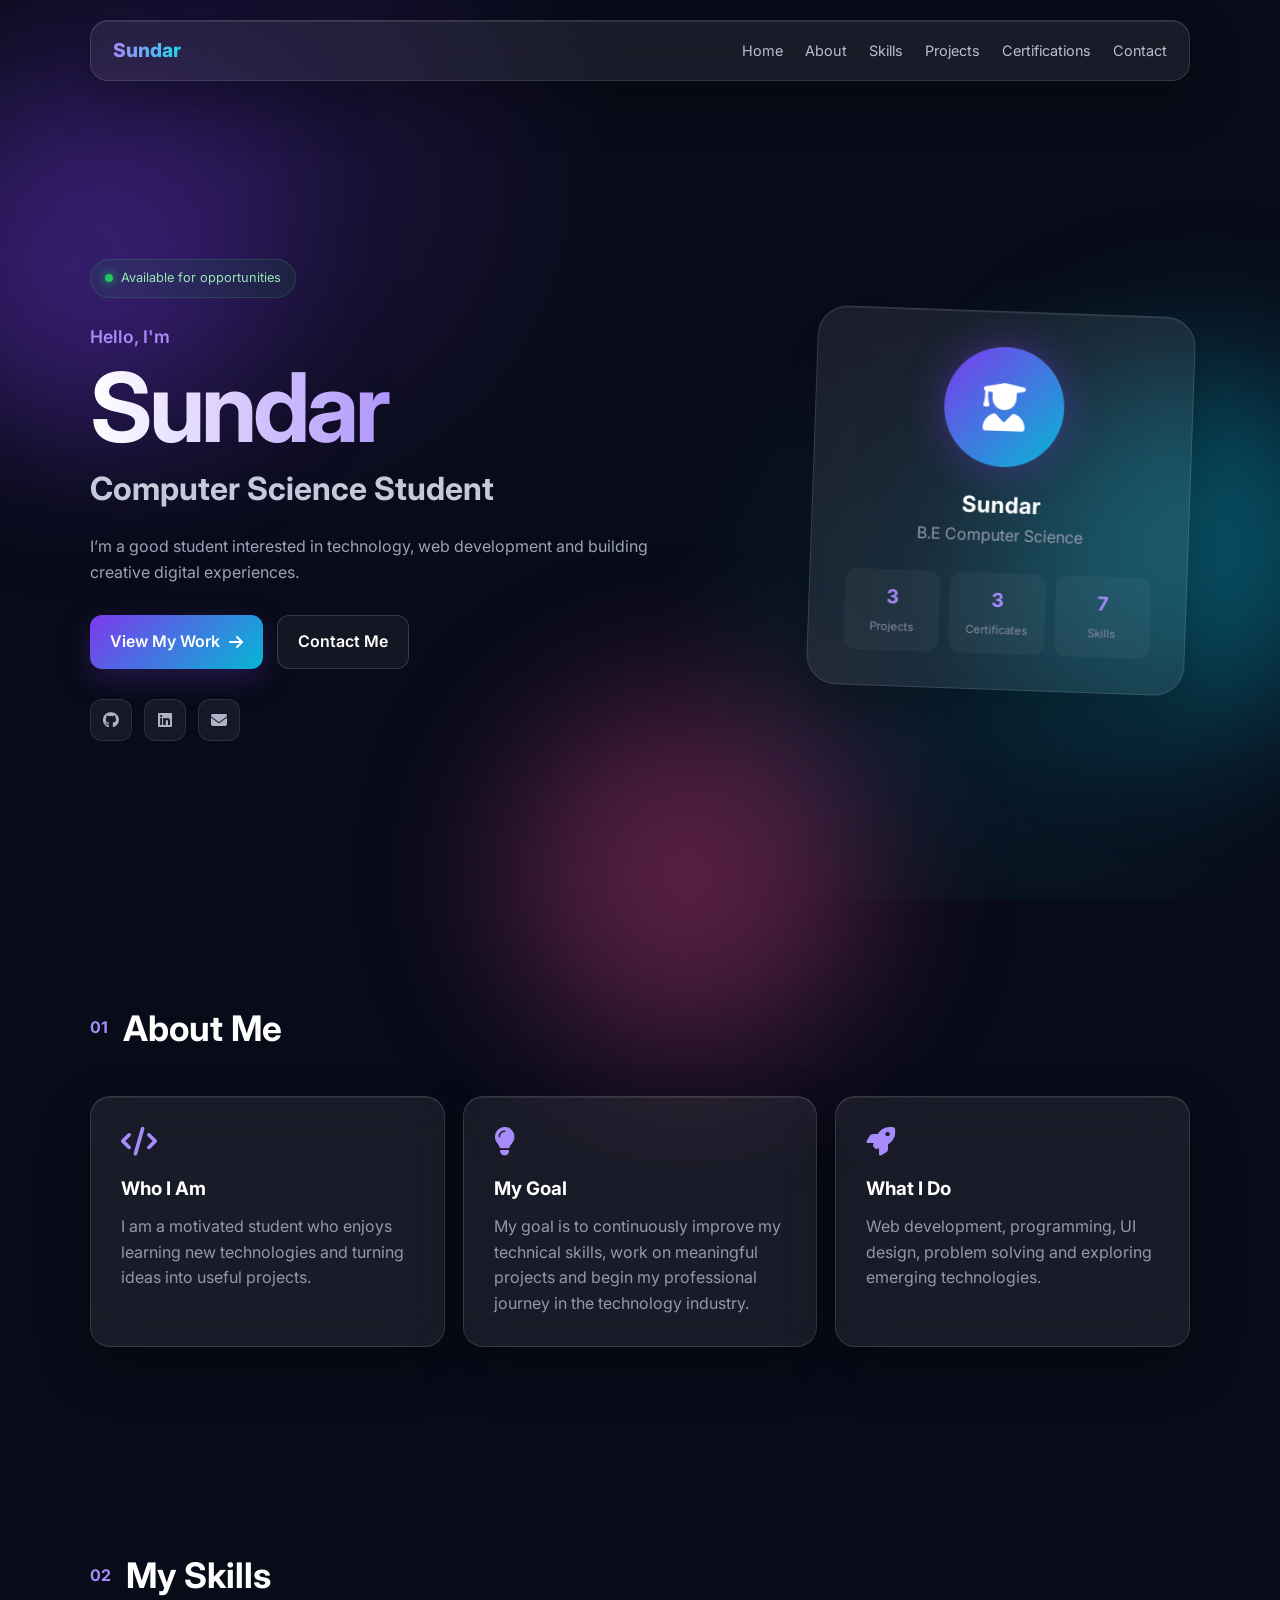
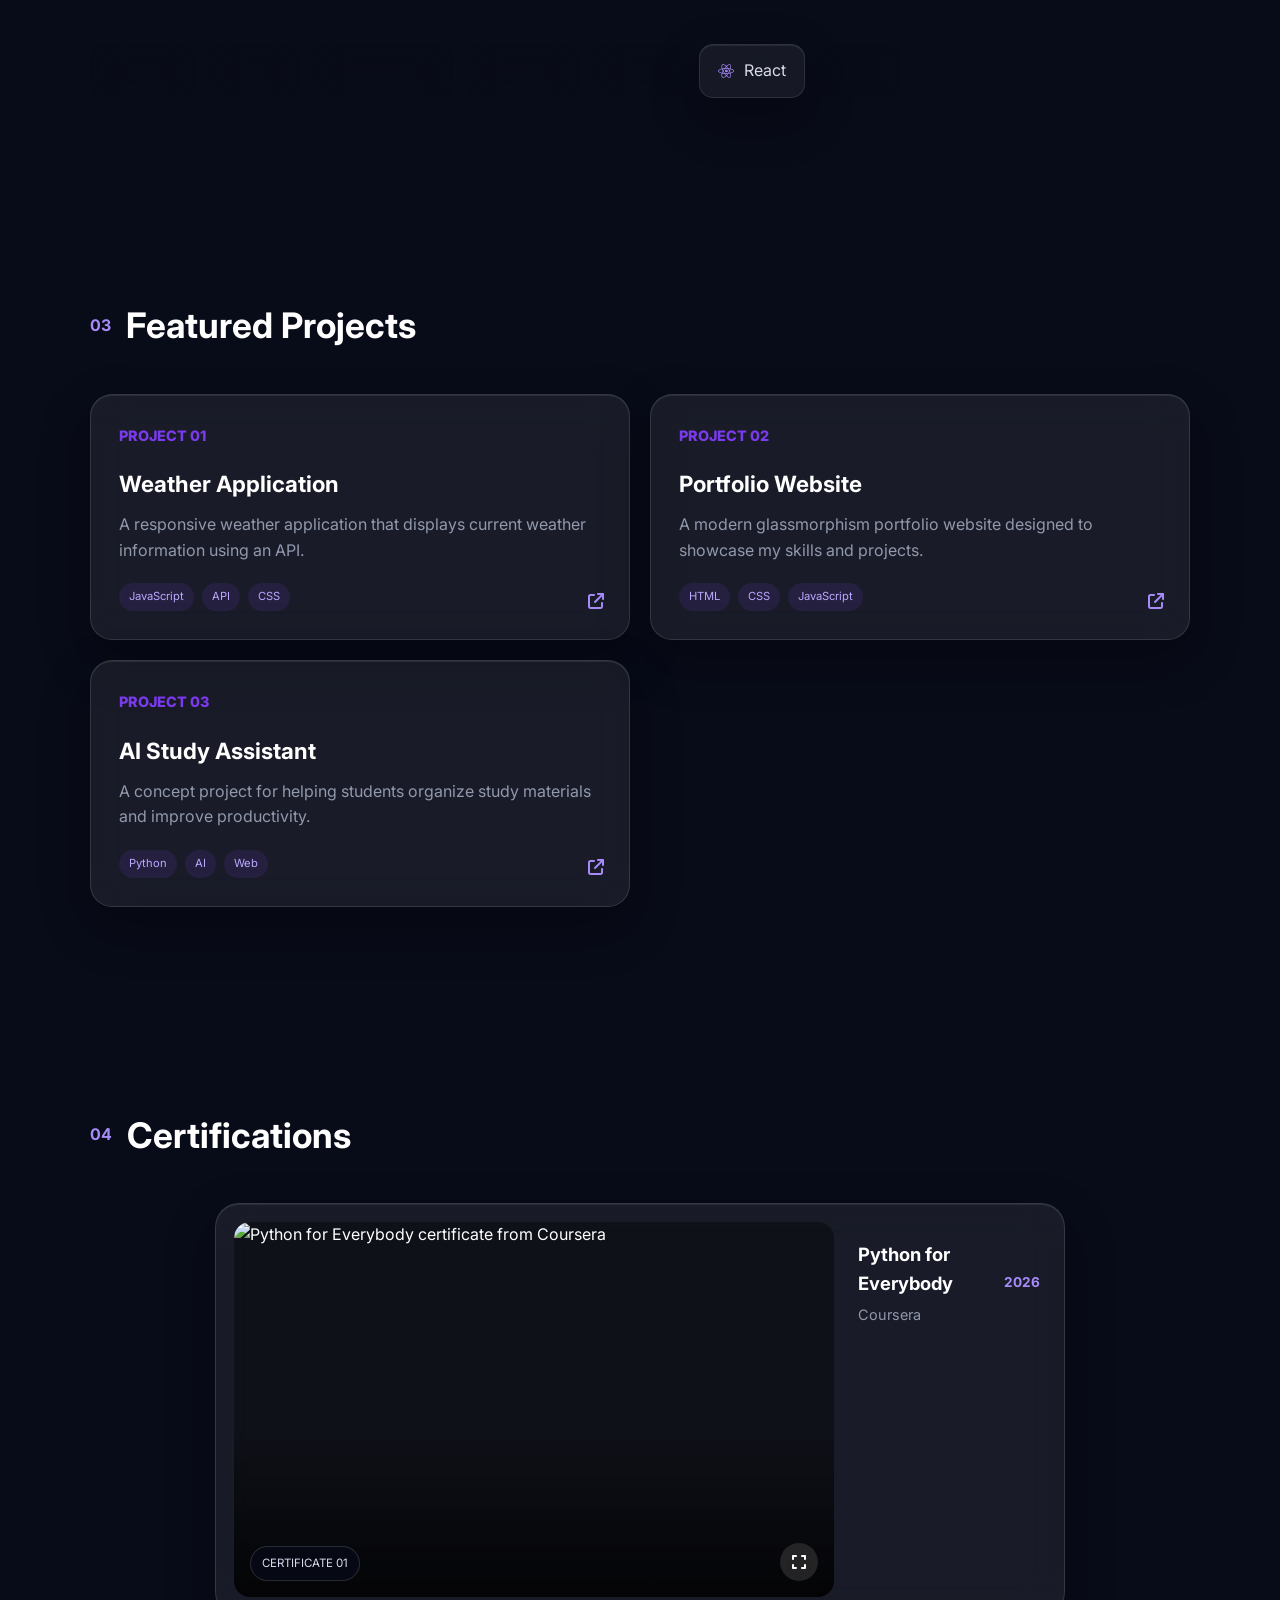
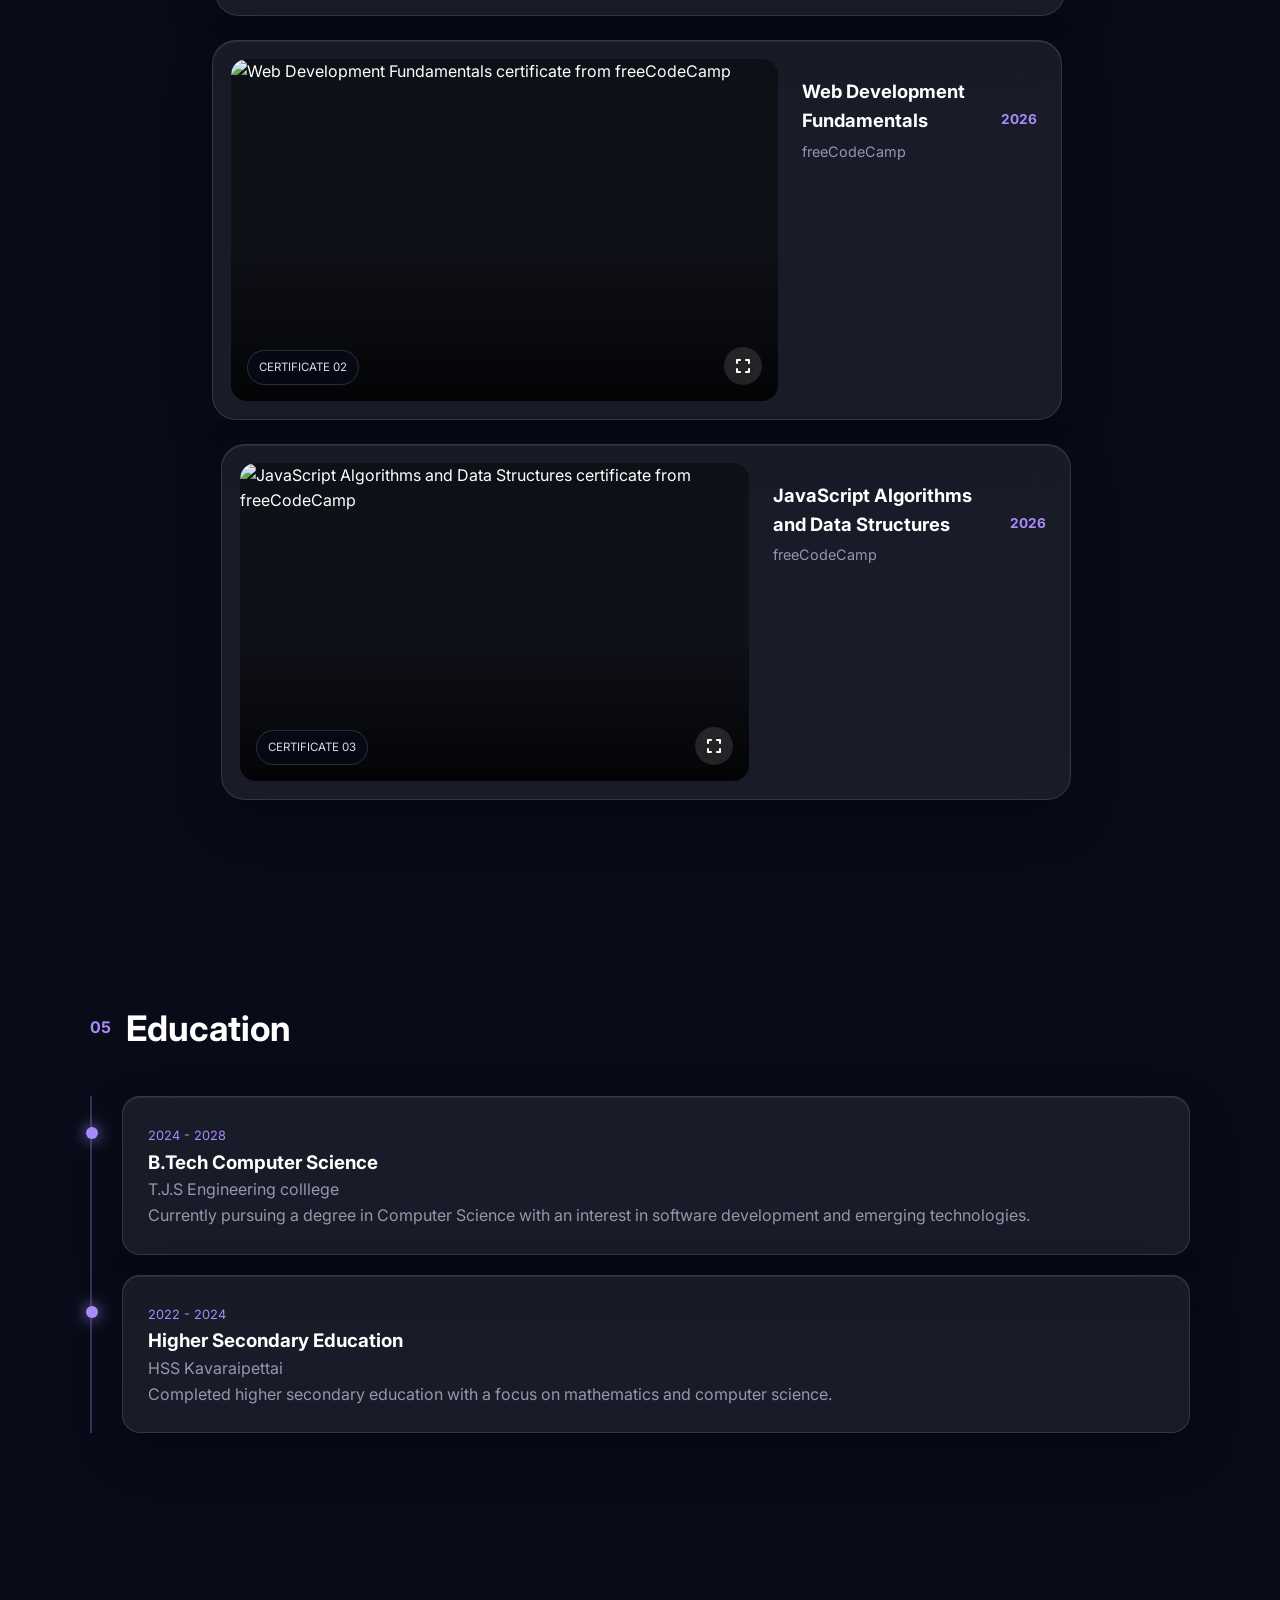
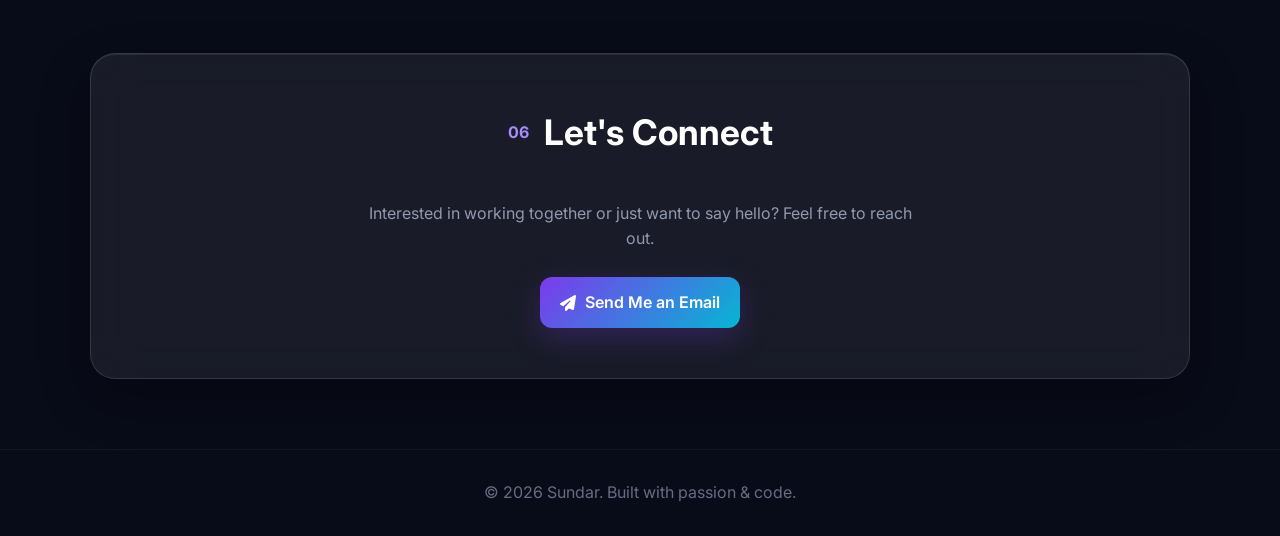
==== index.html @ b67da4fb "Enable cascading certificate viewer" ====
<!DOCTYPE html>
<html lang="en">
<head>
    <meta charset="UTF-8">
    <meta name="viewport" content="width=device-width, initial-scale=1.0">
    <title>Student Portfolio</title>
    <link rel="preconnect" href="https://fonts.googleapis.com">
    <link rel="preconnect" href="https://fonts.gstatic.com" crossorigin>
    <link href="https://fonts.googleapis.com/css2?family=Inter:wght@400;500;600;700;800&display=swap" rel="stylesheet">
    <link rel="stylesheet" href="https://cdnjs.cloudflare.com/ajax/libs/font-awesome/6.5.2/css/all.min.css">
    <link rel="stylesheet" href="style.css">
    <link rel="stylesheet" href="certificates.css">
</head>
<body>
    <div class="blob blob-1"></div>
    <div class="blob blob-2"></div>
    <div class="blob blob-3"></div>

    <nav class="navbar glass">
        <div class="logo" id="navName">Your Name</div>
        <div class="nav-links">
            <a href="#home">Home</a><a href="#about">About</a><a href="#skills">Skills</a>
            <a href="#projects">Projects</a><a href="#certifications">Certifications</a><a href="#contact">Contact</a>
        </div>
        <button class="menu-btn" onclick="toggleMenu()"><i class="fa-solid fa-bars"></i></button>
    </nav>

    <section id="home" class="hero">
        <div class="hero-content">
            <div class="status"><span class="status-dot"></span>Available for opportunities</div>
            <p class="hello">Hello, I'm</p>
            <h1 id="heroName">Sundar</h1>
            <h2 id="heroRole">Computer Science Student</h2>
            <p id="heroBio" class="hero-description">I’m a student interested in technology, web development and building creative digital experiences.</p>
            <div class="hero-buttons">
                <a href="#projects" class="btn primary">View My Work <i class="fa-solid fa-arrow-right"></i></a>
                <a href="#contact" class="btn secondary">Contact Me</a>
            </div>
            <div class="socials">
                <a id="githubLink" href="#" target="_blank"><i class="fa-brands fa-github"></i></a>
                <a id="linkedinLink" href="#" target="_blank"><i class="fa-brands fa-linkedin"></i></a>
                <a id="emailLink" href="#"><i class="fa-solid fa-envelope"></i></a>
            </div>
        </div>
        <div class="hero-card glass">
            <div class="profile-circle"><i class="fa-solid fa-user-graduate"></i></div>
            <h3 id="cardName">Sundar</h3><p id="cardCourse">B.E Computer Science</p>
            <div class="mini-stats">
                <div><strong id="projectCount">0</strong><span>Projects</span></div>
                <div><strong id="certCount">0</strong><span>Certificates</span></div>
                <div><strong id="skillCount">0</strong><span>Skills</span></div>
            </div>
        </div>
    </section>

    <section id="about" class="section">
        <div class="section-title"><span>01</span><h2>About Me</h2></div>
        <div class="about-grid">
            <div class="glass about-card"><i class="fa-solid fa-code icon"></i><h3>Who I Am</h3><p id="aboutText">I am a motivated student who enjoys learning new technologies and turning ideas into useful projects.</p></div>
            <div class="glass about-card"><i class="fa-solid fa-lightbulb icon"></i><h3>My Goal</h3><p>My goal is to continuously improve my technical skills, work on meaningful projects and begin my professional journey in the technology industry.</p></div>
            <div class="glass about-card"><i class="fa-solid fa-rocket icon"></i><h3>What I Do</h3><p>Web development, programming, UI design, problem solving and exploring emerging technologies.</p></div>
        </div>
    </section>

    <section id="skills" class="section"><div class="section-title"><span>02</span><h2>My Skills</h2></div><div id="skillsContainer" class="skills-grid"></div></section>
    <section id="projects" class="section"><div class="section-title"><span>03</span><h2>Featured Projects</h2></div><div id="projectsContainer" class="projects-grid"></div></section>
    <section id="certifications" class="section"><div class="section-title"><span>04</span><h2>Certifications</h2></div><div id="certificationsContainer" class="certifications-grid"></div></section>
    <section id="education" class="section"><div class="section-title"><span>05</span><h2>Education</h2></div><div id="educationContainer" class="timeline"></div></section>

    <section id="contact" class="section contact-section">
        <div class="glass contact-card">
            <div class="section-title"><span>06</span><h2>Let's Connect</h2></div>
            <p>Interested in working together or just want to say hello? Feel free to reach out.</p>
            <a id="contactEmail" href="#" class="btn primary"><i class="fa-solid fa-paper-plane"></i> Send Me an Email</a>
        </div>
    </section>

    <footer><p>© <span id="year"></span> <span id="footerName">Sundar</span>. Built with passion &amp; code.</p></footer>
    <script src="script.js"></script>
</body>
</html>
---- style.css ----
/* =========================
   BASIC RESET
========================= */

* {
    margin: 0;
    padding: 0;
    box-sizing: border-box;
}

html {
    scroll-behavior: smooth;
}

body {
    font-family: "Inter", sans-serif;
    color: #fff;
    background: #080b18;
    overflow-x: hidden;
    line-height: 1.6;
}

a {
    color: inherit;
    text-decoration: none;
}


/* =========================
   ANIMATED BACKGROUND
========================= */

body::before {
    content: "";
    position: fixed;
    inset: 0;
    z-index: -3;

    background:
        radial-gradient(
            circle at 20% 20%,
            rgba(124, 58, 237, 0.18),
            transparent 30%
        ),
        radial-gradient(
            circle at 80% 70%,
            rgba(6, 182, 212, 0.15),
            transparent 30%
        ),
        #080b18;
}

.blob {
    position: fixed;
    width: 350px;
    height: 350px;
    border-radius: 50%;
    filter: blur(80px);
    opacity: 0.35;
    z-index: -2;
    animation: float 10s ease-in-out infinite alternate;
}

.blob-1 {
    background: #7c3aed;
    top: 10%;
    left: -100px;
}

.blob-2 {
    background: #06b6d4;
    right: -100px;
    top: 40%;
    animation-delay: 2s;
}

.blob-3 {
    background: #ec4899;
    bottom: -150px;
    left: 40%;
    animation-delay: 4s;
}

@keyframes float {
    from {
        transform: translateY(0) translateX(0);
    }

    to {
        transform: translateY(-50px) translateX(40px);
    }
}


/* =========================
   GLASSMORPHISM
========================= */

.glass {
    background: rgba(255, 255, 255, 0.07);

    border: 1px solid rgba(255, 255, 255, 0.12);

    box-shadow:
        0 20px 50px rgba(0, 0, 0, 0.25),
        inset 0 1px 0 rgba(255, 255, 255, 0.08);

    backdrop-filter: blur(20px);
    -webkit-backdrop-filter: blur(20px);
}


/* =========================
   NAVBAR
========================= */

.navbar {
    position: fixed;
    top: 20px;
    left: 50%;
    transform: translateX(-50%);

    width: min(1100px, 92%);

    padding: 14px 22px;

    border-radius: 18px;

    display: flex;
    justify-content: space-between;
    align-items: center;

    z-index: 100;
}

.logo {
    font-size: 1.2rem;
    font-weight: 800;

    background: linear-gradient(
        90deg,
        #a78bfa,
        #22d3ee
    );

    -webkit-background-clip: text;
    color: transparent;
}

.nav-links {
    display: flex;
    gap: 22px;
}

.nav-links a {
    color: #b9bfd3;
    font-size: 0.9rem;
    transition: 0.3s;
}

.nav-links a:hover {
    color: #fff;
}

.menu-btn {
    display: none;

    background: none;
    border: none;

    color: white;
    font-size: 1.3rem;
}


/* =========================
   HERO
========================= */

.hero {
    min-height: 100vh;

    max-width: 1100px;
    width: 92%;

    margin: auto;

    display: grid;
    grid-template-columns: 1.4fr 0.8fr;

    align-items: center;

    gap: 60px;

    padding-top: 100px;
}

.status {
    display: inline-flex;
    align-items: center;
    gap: 8px;

    padding: 8px 14px;

    border-radius: 30px;

    background: rgba(34, 197, 94, 0.08);

    border: 1px solid rgba(34, 197, 94, 0.2);

    color: #9ae6b4;

    font-size: 0.8rem;

    margin-bottom: 25px;
}

.status-dot {
    width: 8px;
    height: 8px;

    background: #22c55e;

    border-radius: 50%;

    box-shadow: 0 0 10px #22c55e;
}

.hello {
    color: #a78bfa;
    font-size: 1.1rem;
    font-weight: 600;
}

.hero h1 {
    font-size: clamp(3rem, 8vw, 6rem);

    line-height: 1;

    margin: 8px 0;

    letter-spacing: -4px;

    background: linear-gradient(
        90deg,
        #fff,
        #a78bfa,
        #22d3ee
    );

    -webkit-background-clip: text;
    color: transparent;
}

.hero h2 {
    font-size: clamp(1.3rem, 3vw, 2rem);

    color: #c5cadb;

    margin-bottom: 20px;
}

.hero-description {
    max-width: 620px;

    color: #9ca3b7;

    font-size: 1rem;
}


/* =========================
   BUTTONS
========================= */

.hero-buttons {
    display: flex;
    gap: 14px;

    margin-top: 30px;
}

.btn {
    display: inline-flex;
    align-items: center;
    gap: 9px;

    padding: 13px 20px;

    border-radius: 12px;

    font-weight: 600;

    transition: 0.3s;
}

.btn:hover {
    transform: translateY(-3px);
}

.primary {
    color: white;

    background: linear-gradient(
        135deg,
        #7c3aed,
        #06b6d4
    );

    box-shadow: 0 10px 30px rgba(124, 58, 237, 0.25);
}

.secondary {
    border: 1px solid rgba(255,255,255,0.15);

    background: rgba(255,255,255,0.05);
}


/* =========================
   SOCIALS
========================= */

.socials {
    display: flex;
    gap: 12px;

    margin-top: 30px;
}

.socials a {
    width: 42px;
    height: 42px;

    display: grid;
    place-items: center;

    border-radius: 12px;

    background: rgba(255,255,255,0.06);

    border: 1px solid rgba(255,255,255,0.1);

    color: #aeb4c8;

    transition: 0.3s;
}

.socials a:hover {
    color: white;

    background: rgba(124,58,237,0.2);

    transform: translateY(-4px);
}


/* =========================
   PROFILE CARD
========================= */

.hero-card {
    padding: 35px;

    border-radius: 30px;

    text-align: center;

    transform: rotate(2deg);

    transition: 0.4s;
}

.hero-card:hover {
    transform: rotate(0deg) translateY(-8px);
}

.profile-circle {
    width: 120px;
    height: 120px;

    margin: 0 auto 20px;

    display: grid;
    place-items: center;

    border-radius: 50%;

    font-size: 3rem;

    background:
        linear-gradient(
            135deg,
            #7c3aed,
            #06b6d4
        );

    box-shadow:
        0 0 40px rgba(124,58,237,0.4);
}

.hero-card h3 {
    font-size: 1.4rem;
}

.hero-card p {
    color: #9299ad;

    margin-bottom: 25px;
}

.mini-stats {
    display: grid;
    grid-template-columns: repeat(3, 1fr);

    gap: 10px;
}

.mini-stats div {
    padding: 12px;

    background: rgba(255,255,255,0.04);

    border-radius: 12px;
}

.mini-stats strong {
    display: block;

    color: #a78bfa;

    font-size: 1.2rem;
}

.mini-stats span {
    color: #858ca0;

    font-size: 0.7rem;
}


/* =========================
   SECTIONS
========================= */

.section {
    max-width: 1100px;

    width: 92%;

    margin: auto;

    padding: 100px 0;
}

.section-title {
    display: flex;
    align-items: center;
    gap: 15px;

    margin-bottom: 40px;
}

.section-title span {
    color: #a78bfa;

    font-weight: 700;
}

.section-title h2 {
    font-size: 2.2rem;
}


/* =========================
   ABOUT
========================= */

.about-grid {
    display: grid;

    grid-template-columns:
        repeat(3, 1fr);

    gap: 18px;
}

.about-card {
    padding: 30px;

    border-radius: 20px;

    transition: 0.3s;
}

.about-card:hover {
    transform: translateY(-8px);

    background: rgba(255,255,255,0.1);
}

.icon {
    font-size: 1.8rem;

    color: #a78bfa;

    margin-bottom: 18px;
}

.about-card h3 {
    margin-bottom: 10px;
}

.about-card p {
    color: #9299ad;
}


/* =========================
   SKILLS
========================= */

.skills-grid {
    display: flex;

    flex-wrap: wrap;

    gap: 12px;
}

.skill {
    display: flex;

    align-items: center;

    gap: 10px;

    padding: 13px 18px;

    border-radius: 14px;

    background: rgba(255,255,255,0.06);

    border: 1px solid rgba(255,255,255,0.1);

    color: #d8dbea;

    transition: 0.3s;
}

.skill:hover {
    transform: translateY(-4px);

    border-color: #8b5cf6;

    background: rgba(124,58,237,0.12);
}

.skill i {
    color: #a78bfa;
}


/* =========================
   PROJECTS
========================= */

.projects-grid {
    display: grid;

    grid-template-columns:
        repeat(2, 1fr);

    gap: 20px;
}

.project-card {
    position: relative;

    padding: 28px;

    min-height: 240px;

    border-radius: 22px;

    overflow: hidden;

    transition: 0.3s;
}

.project-card:hover {
    transform: translateY(-7px);

    border-color: rgba(167,139,250,0.4);
}

.project-number {
    color: #7c3aed;

    font-weight: 800;

    font-size: 0.9rem;
}

.project-card h3 {
    margin: 18px 0 10px;

    font-size: 1.4rem;
}

.project-card p {
    color: #9299ad;

    margin-bottom: 20px;
}

.project-tags {
    display: flex;

    flex-wrap: wrap;

    gap: 8px;
}

.project-tags span {
    padding: 5px 10px;

    border-radius: 20px;

    background: rgba(124,58,237,0.12);

    color: #bca9ff;

    font-size: 0.7rem;
}

.project-link {
    position: absolute;

    right: 25px;
    bottom: 25px;

    color: #a78bfa;
}


/* =========================
   CERTIFICATIONS
========================= */

.certifications-grid {
    display: grid;

    grid-template-columns:
        repeat(2, 1fr);

    gap: 18px;
}

.cert-card {
    padding: 25px;

    border-radius: 20px;

    display: flex;

    gap: 18px;

    align-items: flex-start;

    transition: 0.3s;
}

.cert-card:hover {
    transform: translateY(-5px);
}

.cert-icon {
    min-width: 50px;
    height: 50px;

    display: grid;
    place-items: center;

    border-radius: 14px;

    color: #fff;

    background:
        linear-gradient(
            135deg,
            #7c3aed,
            #06b6d4
        );
}

.cert-card h3 {
    margin-bottom: 5px;
}

.cert-card p {
    color: #9299ad;

    font-size: 0.9rem;
}

.cert-card small {
    color: #a78bfa;
}


/* =========================
   EDUCATION
========================= */

.timeline {
    border-left:
        2px solid rgba(167,139,250,0.3);

    padding-left: 30px;
}

.education-card {
    position: relative;

    padding: 25px;

    margin-bottom: 20px;

    border-radius: 18px;
}

.education-card::before {
    content: "";

    position: absolute;

    width: 12px;
    height: 12px;

    border-radius: 50%;

    background: #a78bfa;

    left: -37px;
    top: 30px;

    box-shadow: 0 0 15px #a78bfa;
}

.education-card span {
    color: #a78bfa;

    font-size: 0.8rem;
}

.education-card p {
    color: #9299ad;
}


/* =========================
   CONTACT
========================= */

.contact-section {
    padding-bottom: 70px;
}

.contact-card {
    padding: 50px;

    border-radius: 25px;

    text-align: center;
}

.contact-card .section-title {
    justify-content: center;
}

.contact-card p {
    color: #9299ad;

    max-width: 550px;

    margin: 0 auto 25px;
}


/* =========================
   FOOTER
========================= */

footer {
    text-align: center;

    padding: 30px;

    color: #666d82;

    border-top:
        1px solid rgba(255,255,255,0.05);
}


/* =========================
   RESPONSIVE
========================= */

@media (max-width: 850px) {

    .nav-links {
        display: none;

        position: absolute;

        top: 65px;
        left: 0;

        width: 100%;

        padding: 20px;

        flex-direction: column;

        background: rgba(15,18,35,0.95);

        border-radius: 15px;
    }

    .nav-links.active {
        display: flex;
    }

    .menu-btn {
        display: block;
    }

    .hero {
        grid-template-columns: 1fr;

        text-align: center;

        padding-top: 150px;
    }

    .hero-description {
        margin: auto;
    }

    .hero-buttons,
    .socials {
        justify-content: center;
    }

    .hero-card {
        max-width: 450px;

        width: 100%;

        margin: auto;
    }

    .about-grid,
    .projects-grid,
    .certifications-grid {
        grid-template-columns: 1fr;
    }
}


@media (max-width: 500px) {

    .hero h1 {
        letter-spacing: -2px;
    }

    .hero-buttons {
        flex-direction: column;
    }

    .btn {
        justify-content: center;
    }

    .section {
        padding: 70px 0;
    }

    .contact-card {
        padding: 30px 20px;
    }
}
---- certificates.css ----
/* =========================================
   CASCADING CERTIFICATE VIEWER
========================================= */

.certifications-grid {
    display: flex;
    flex-direction: column;
    gap: 24px;
    max-width: 850px;
    margin: 0 auto;
}

.cert-card {
    position: relative;
    padding: 18px;
    border-radius: 24px;
    overflow: hidden;
    transform: translateX(calc(var(--cert-offset, 0) * 1px));
    transition: transform 0.35s ease, border-color 0.35s ease, box-shadow 0.35s ease;
}

.cert-card:hover {
    transform: translateY(-6px) scale(1.01);
    border-color: rgba(167, 139, 250, 0.45);
    box-shadow: 0 28px 70px rgba(0, 0, 0, 0.35);
}

.cert-image-wrap {
    position: relative;
    width: 100%;
    aspect-ratio: 16 / 10;
    border-radius: 16px;
    overflow: hidden;
    background: rgba(0, 0, 0, 0.25);
    cursor: zoom-in;
}

.cert-image {
    width: 100%;
    height: 100%;
    display: block;
    object-fit: contain;
    background: rgba(0, 0, 0, 0.18);
    transition: transform 0.45s ease;
}

.cert-card:hover .cert-image {
    transform: scale(1.025);
}

.cert-image-overlay {
    position: absolute;
    inset: 0;
    display: flex;
    align-items: flex-end;
    justify-content: space-between;
    padding: 16px;
    background: linear-gradient(transparent 55%, rgba(0, 0, 0, 0.75));
    pointer-events: none;
}

.cert-badge {
    padding: 7px 11px;
    border-radius: 999px;
    background: rgba(8, 11, 24, 0.72);
    border: 1px solid rgba(255, 255, 255, 0.14);
    font-size: 0.72rem;
    color: #d9dcf0;
}

.cert-zoom {
    width: 38px;
    height: 38px;
    display: grid;
    place-items: center;
    border-radius: 50%;
    background: rgba(255, 255, 255, 0.12);
    backdrop-filter: blur(10px);
    color: white;
}

.cert-info {
    display: flex;
    justify-content: space-between;
    align-items: center;
    gap: 20px;
    padding: 18px 6px 4px;
}

.cert-info h3 {
    margin-bottom: 4px;
    font-size: 1.15rem;
}

.cert-info p {
    color: #9299ad;
    margin: 0;
}

.cert-year {
    flex: 0 0 auto;
    color: #a78bfa;
    font-weight: 700;
    font-size: 0.85rem;
}

/* Full-screen certificate viewer */
.cert-modal {
    position: fixed;
    inset: 0;
    z-index: 1000;
    display: none;
    align-items: center;
    justify-content: center;
    padding: 30px;
    background: rgba(3, 5, 14, 0.9);
    backdrop-filter: blur(14px);
    -webkit-backdrop-filter: blur(14px);
}

.cert-modal.active {
    display: flex;
}

.cert-modal-content {
    position: relative;
    width: min(1100px, 94vw);
    max-height: 92vh;
    display: flex;
    align-items: center;
    justify-content: center;
}

.cert-modal-image {
    max-width: 100%;
    max-height: 88vh;
    object-fit: contain;
    border-radius: 14px;
    box-shadow: 0 30px 100px rgba(0, 0, 0, 0.55);
}

.cert-modal-close {
    position: absolute;
    top: -18px;
    right: -18px;
    width: 44px;
    height: 44px;
    border: 1px solid rgba(255, 255, 255, 0.18);
    border-radius: 50%;
    background: rgba(20, 24, 42, 0.9);
    color: white;
    font-size: 1.1rem;
    cursor: pointer;
}

.cert-modal-close:hover {
    transform: scale(1.06);
}

.cert-empty {
    text-align: center;
    padding: 30px;
    color: #9299ad;
}

@media (max-width: 700px) {
    .cert-card {
        padding: 12px;
    }

    .cert-info {
        align-items: flex-start;
    }

    .cert-info h3 {
        font-size: 1rem;
    }

    .cert-modal {
        padding: 15px;
    }

    .cert-modal-close {
        top: -10px;
        right: -4px;
    }
}
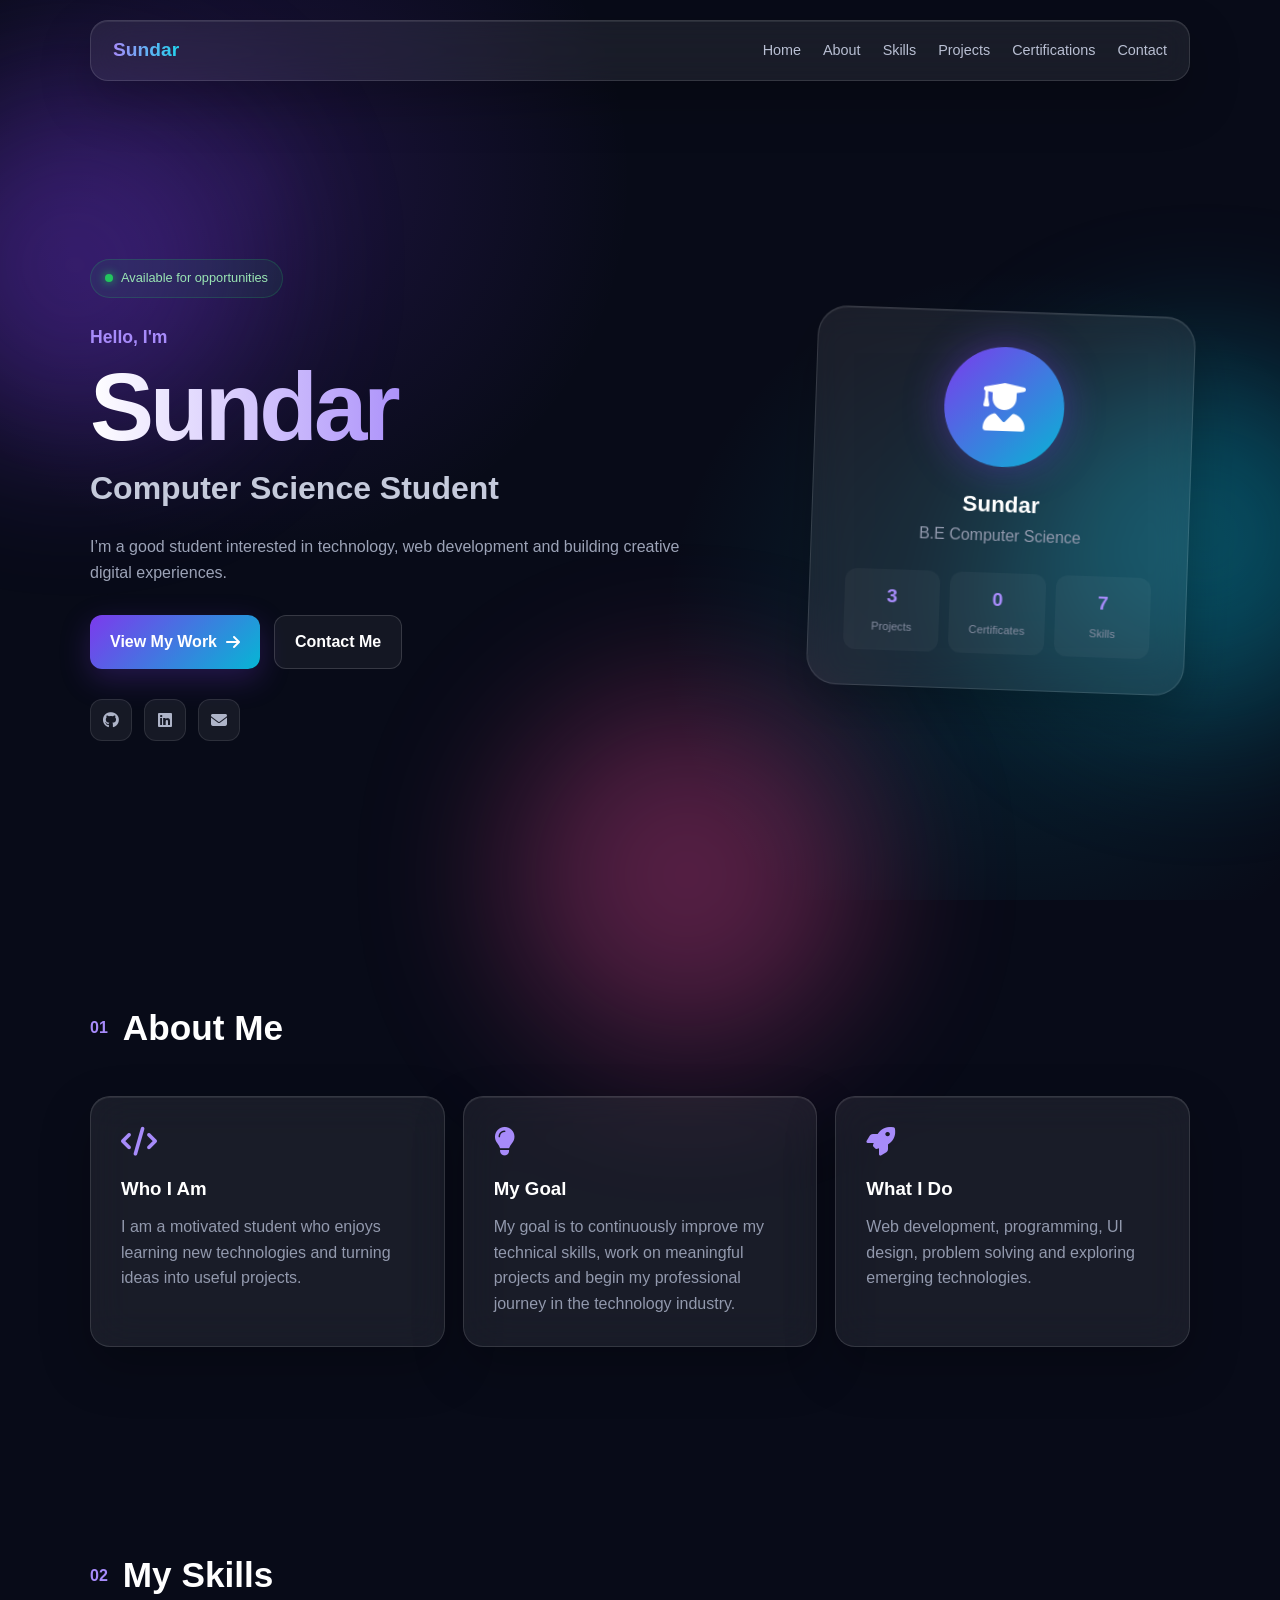
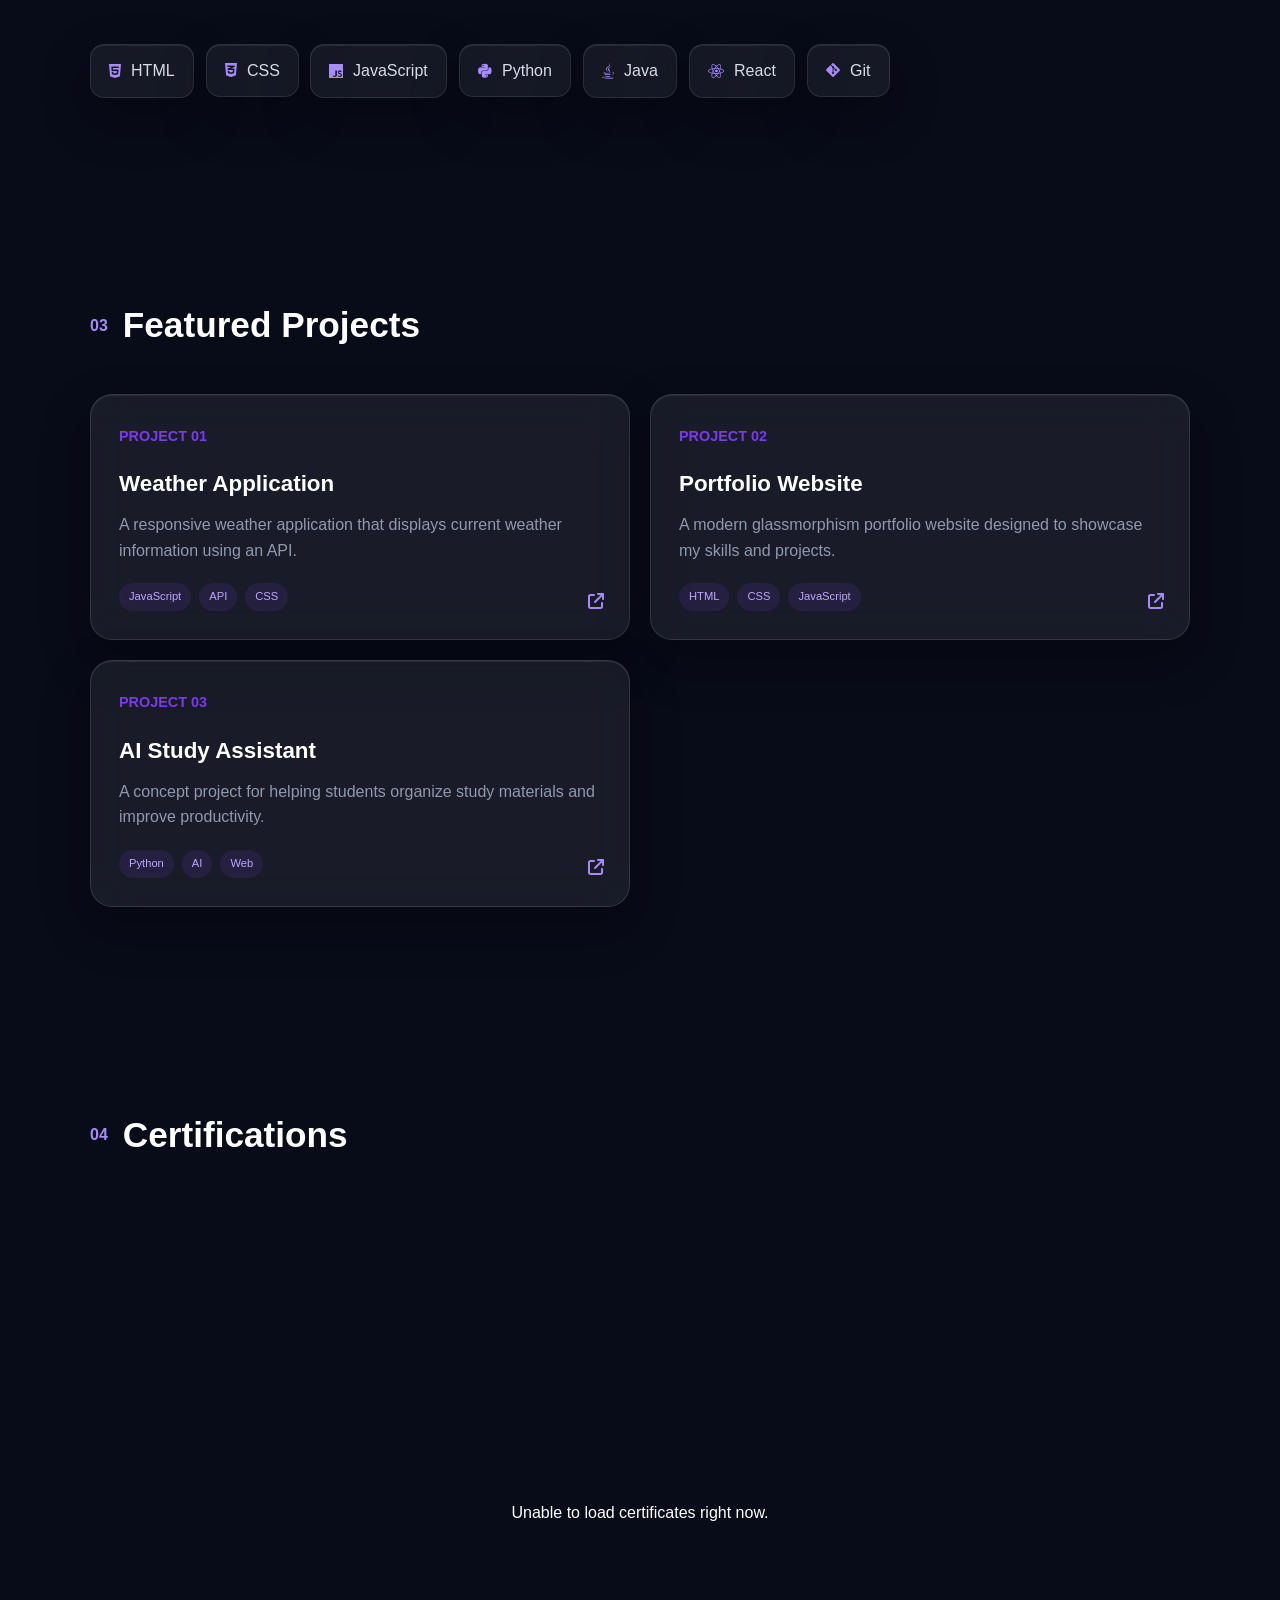
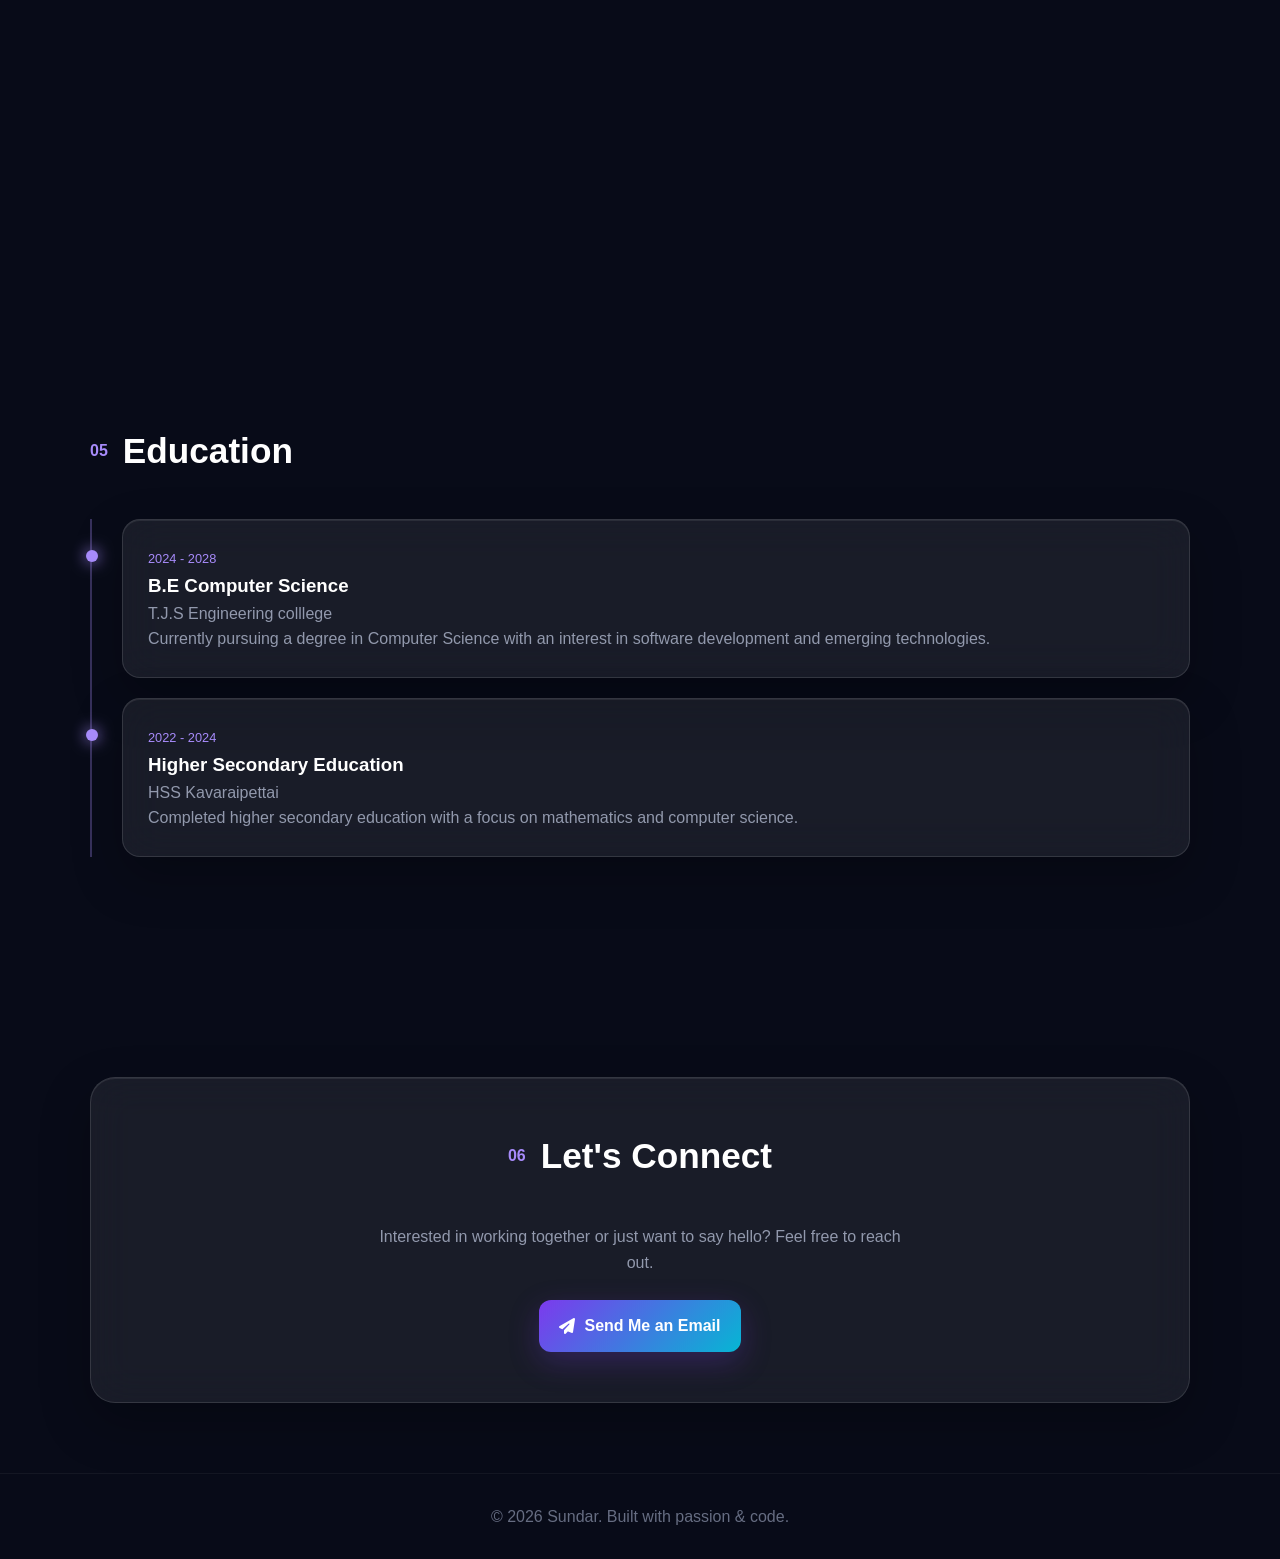
==== commit 12949e5d: "Change portfolio font to Poppins" ====
--- a/index.html
+++ b/index.html
@@ -6,7 +6,7 @@
     <title>Student Portfolio</title>
     <link rel="preconnect" href="https://fonts.googleapis.com">
     <link rel="preconnect" href="https://fonts.gstatic.com" crossorigin>
-    <link href="https://fonts.googleapis.com/css2?family=Inter:wght@400;500;600;700;800&display=swap" rel="stylesheet">
+    <link href="https://fonts.googleapis.com/css2?family=Poppins:wght@400;500;600;700;800&display=swap" rel="stylesheet">
     <link rel="stylesheet" href="https://cdnjs.cloudflare.com/ajax/libs/font-awesome/6.5.2/css/all.min.css">
     <link rel="stylesheet" href="style.css">
     <link rel="stylesheet" href="certificates.css">
--- a/certificates.css
+++ b/certificates.css
@@ -1,26 +1,49 @@
 /* =========================================
-   CASCADING CERTIFICATE VIEWER
+   ARTISTIC CERTIFICATE VIEWER
 ========================================= */
 
 .certifications-grid {
-    display: flex;
-    flex-direction: column;
-    gap: 24px;
-    max-width: 850px;
+    position: relative;
+    max-width: 900px;
+    min-height: 620px;
     margin: 0 auto;
+    display: flex;
+    align-items: center;
+    justify-content: center;
 }
 
 .cert-card {
-    position: relative;
+    position: absolute;
+    width: min(820px, 92%);
     padding: 18px;
-    border-radius: 24px;
+    border-radius: 34px;
     overflow: hidden;
-    transform: translateX(calc(var(--cert-offset, 0) * 1px));
-    transition: transform 0.35s ease, border-color 0.35s ease, box-shadow 0.35s ease;
+    opacity: 0;
+    pointer-events: none;
+    transform: translateX(70px) scale(0.94) rotate(2deg);
+    transition: opacity 0.45s ease, transform 0.45s ease, border-color 0.35s ease, box-shadow 0.35s ease;
+}
+
+.cert-card.active {
+    opacity: 1;
+    pointer-events: auto;
+    transform: translateX(0) scale(1) rotate(0deg);
+    z-index: 3;
+}
+
+.cert-card.prev {
+    opacity: 0.35;
+    transform: translateX(-28px) scale(0.96) rotate(-2deg);
+    z-index: 2;
+}
+
+.cert-card.next {
+    opacity: 0.35;
+    transform: translateX(28px) scale(0.96) rotate(2deg);
+    z-index: 2;
 }
 
 .cert-card:hover {
-    transform: translateY(-6px) scale(1.01);
     border-color: rgba(167, 139, 250, 0.45);
     box-shadow: 0 28px 70px rgba(0, 0, 0, 0.35);
 }
@@ -29,7 +52,7 @@
     position: relative;
     width: 100%;
     aspect-ratio: 16 / 10;
-    border-radius: 16px;
+    border-radius: 26px;
     overflow: hidden;
     background: rgba(0, 0, 0, 0.25);
     cursor: zoom-in;
@@ -45,7 +68,7 @@
 }
 
 .cert-card:hover .cert-image {
-    transform: scale(1.025);
+    transform: scale(1.02);
 }
 
 .cert-image-overlay {
@@ -54,13 +77,13 @@
     display: flex;
     align-items: flex-end;
     justify-content: space-between;
-    padding: 16px;
-    background: linear-gradient(transparent 55%, rgba(0, 0, 0, 0.75));
+    padding: 18px;
+    background: linear-gradient(transparent 55%, rgba(0, 0, 0, 0.72));
     pointer-events: none;
 }
 
 .cert-badge {
-    padding: 7px 11px;
+    padding: 8px 13px;
     border-radius: 999px;
     background: rgba(8, 11, 24, 0.72);
     border: 1px solid rgba(255, 255, 255, 0.14);
@@ -69,12 +92,12 @@
 }
 
 .cert-zoom {
-    width: 38px;
-    height: 38px;
+    width: 40px;
+    height: 40px;
     display: grid;
     place-items: center;
     border-radius: 50%;
-    background: rgba(255, 255, 255, 0.12);
+    background: rgba(255, 255, 255, 0.14);
     backdrop-filter: blur(10px);
     color: white;
 }
@@ -84,7 +107,7 @@
     justify-content: space-between;
     align-items: center;
     gap: 20px;
-    padding: 18px 6px 4px;
+    padding: 18px 8px 4px;
 }
 
 .cert-info h3 {
@@ -102,6 +125,63 @@
     color: #a78bfa;
     font-weight: 700;
     font-size: 0.85rem;
+}
+
+/* Carousel controls */
+.cert-controls {
+    display: flex;
+    align-items: center;
+    justify-content: center;
+    gap: 18px;
+    margin-top: 22px;
+}
+
+.cert-nav {
+    width: 46px;
+    height: 46px;
+    border: 1px solid rgba(255, 255, 255, 0.14);
+    border-radius: 50%;
+    background: rgba(255, 255, 255, 0.07);
+    color: white;
+    cursor: pointer;
+    transition: 0.3s;
+}
+
+.cert-nav:hover {
+    transform: translateY(-3px) scale(1.04);
+    background: rgba(124, 58, 237, 0.2);
+}
+
+.cert-counter {
+    min-width: 70px;
+    text-align: center;
+    color: #aeb4c8;
+    font-size: 0.9rem;
+    font-weight: 600;
+}
+
+.cert-dots {
+    display: flex;
+    justify-content: center;
+    gap: 7px;
+    margin-top: 15px;
+}
+
+.cert-dot {
+    width: 7px;
+    height: 7px;
+    padding: 0;
+    border: 0;
+    border-radius: 50%;
+    background: rgba(255, 255, 255, 0.22);
+    cursor: pointer;
+    transition: 0.3s;
+}
+
+.cert-dot.active {
+    width: 22px;
+    border-radius: 999px;
+    background: #a78bfa;
 }
 
 /* Full-screen certificate viewer */
@@ -135,7 +215,7 @@
     max-width: 100%;
     max-height: 88vh;
     object-fit: contain;
-    border-radius: 14px;
+    border-radius: 22px;
     box-shadow: 0 30px 100px rgba(0, 0, 0, 0.55);
 }
 
@@ -157,15 +237,19 @@
     transform: scale(1.06);
 }
 
-.cert-empty {
-    text-align: center;
-    padding: 30px;
-    color: #9299ad;
-}
-
 @media (max-width: 700px) {
+    .certifications-grid {
+        min-height: 500px;
+    }
+
     .cert-card {
+        width: 96%;
         padding: 12px;
+        border-radius: 26px;
+    }
+
+    .cert-image-wrap {
+        border-radius: 20px;
     }
 
     .cert-info {
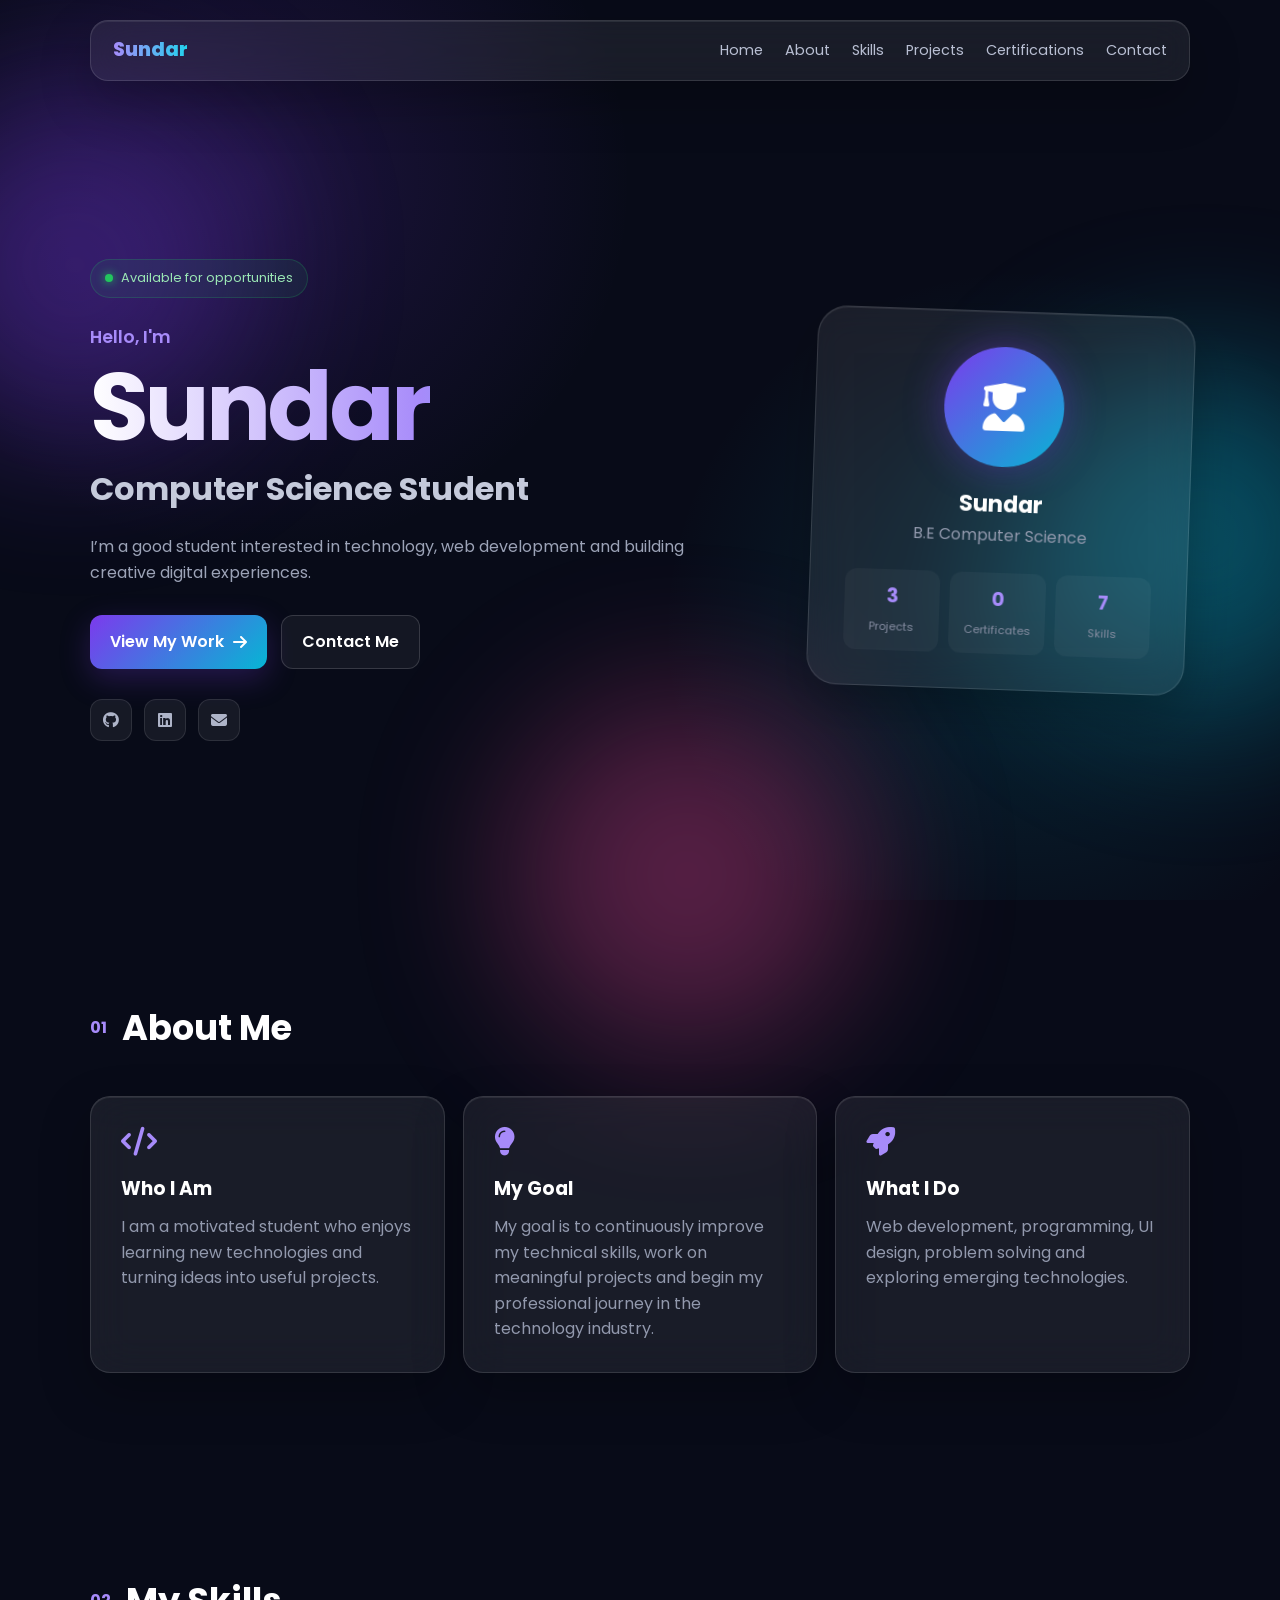
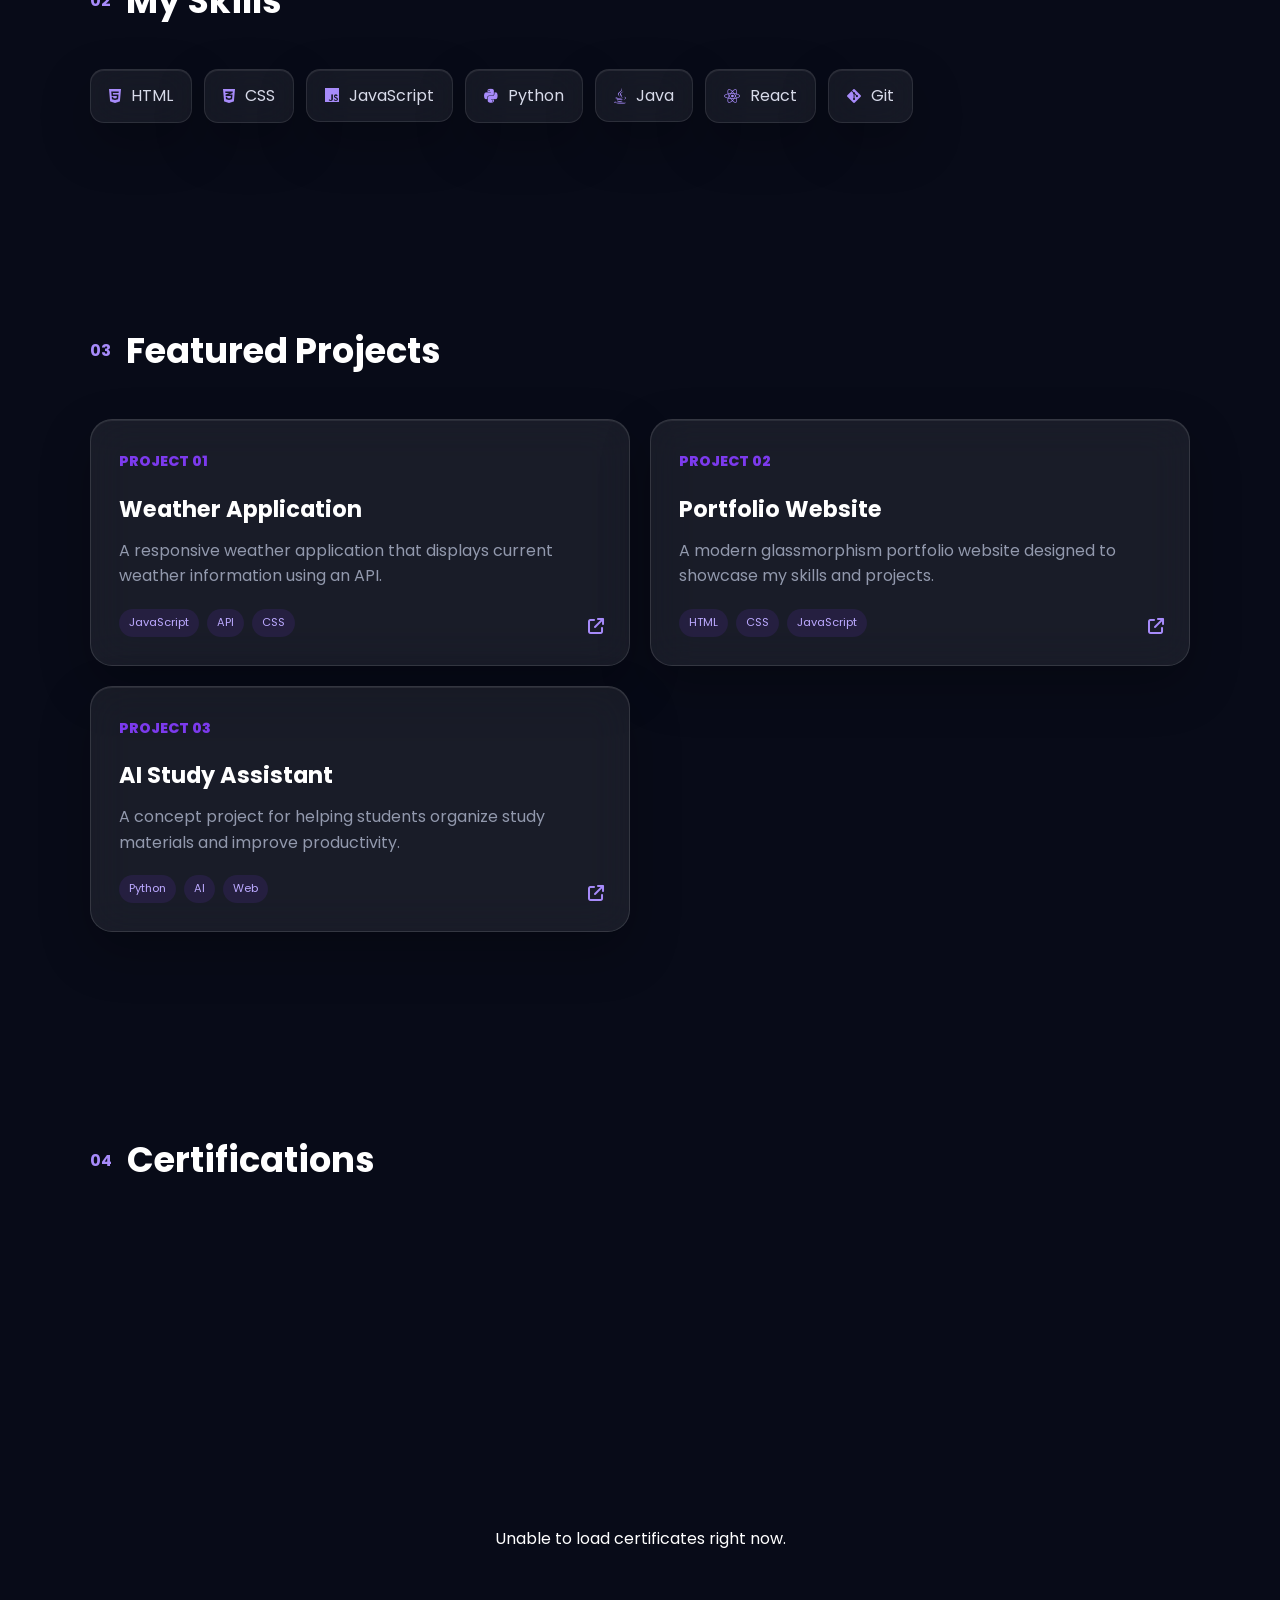
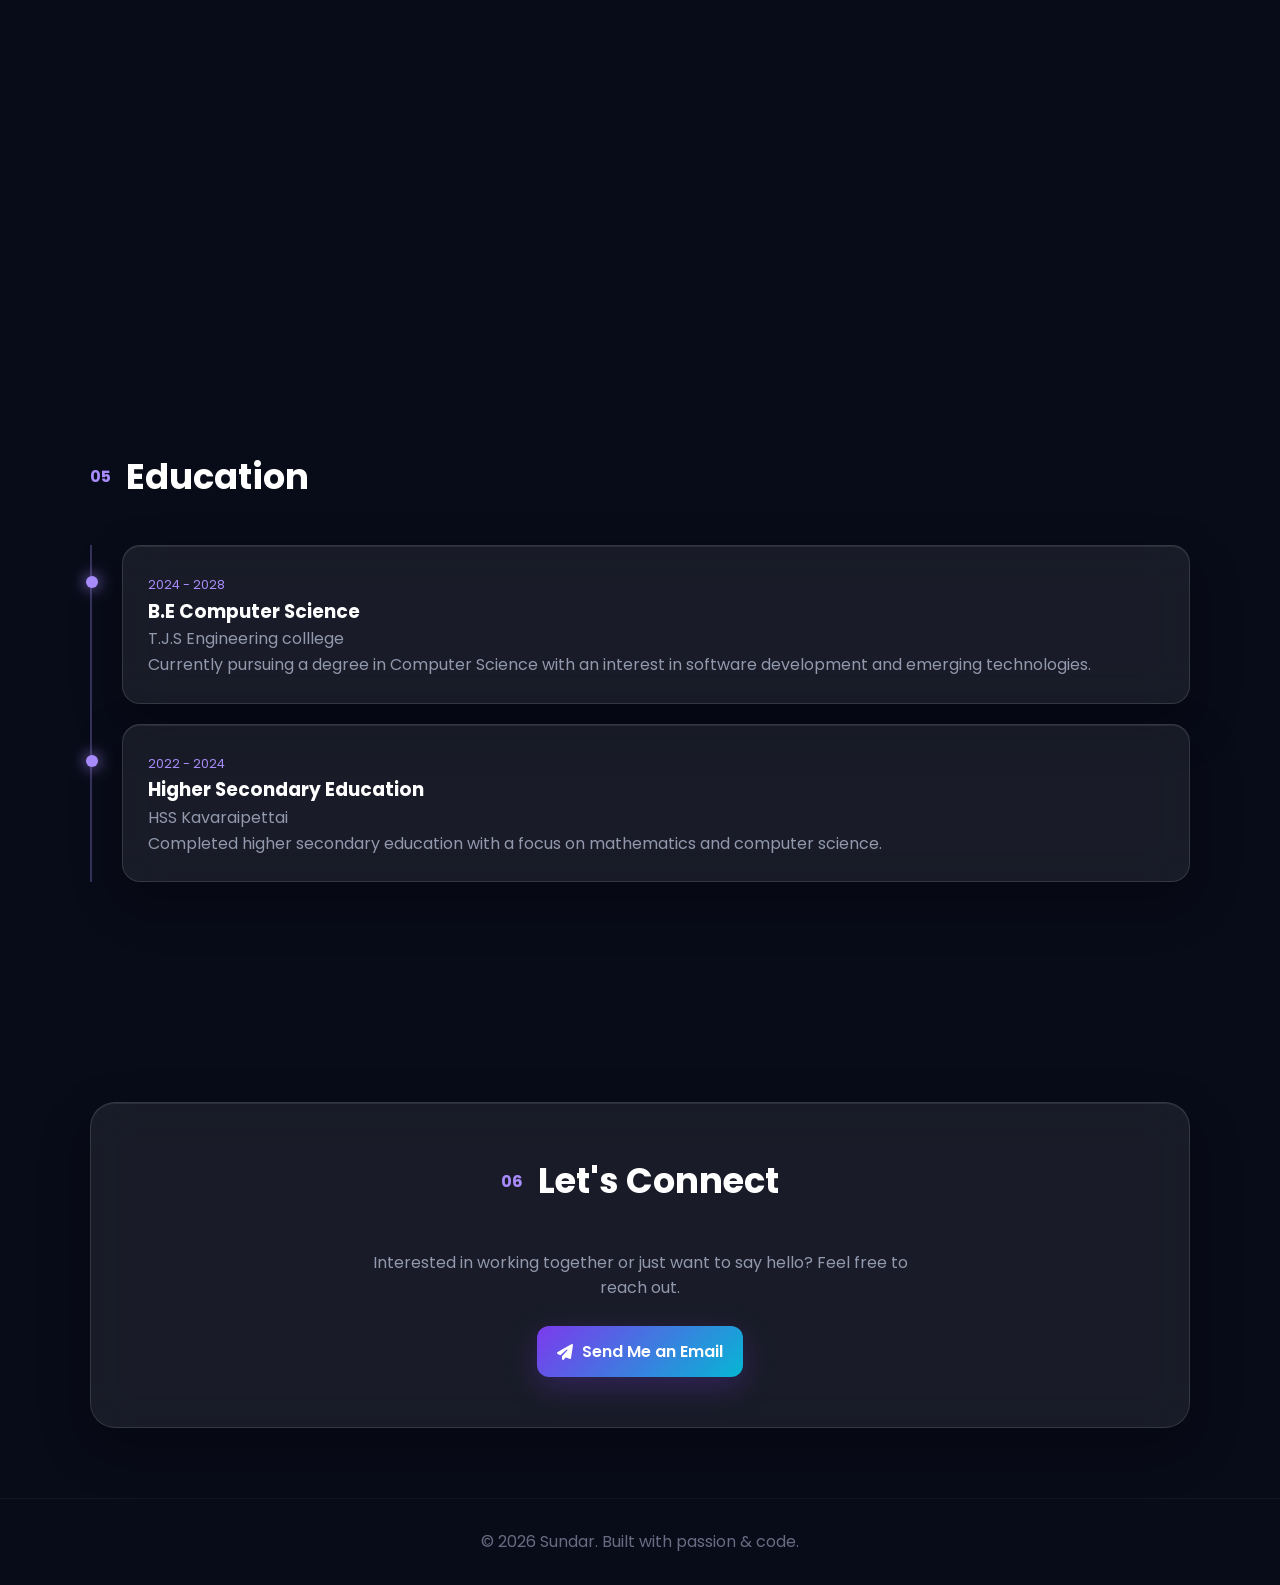
==== commit 5eb16e0a: "Apply Poppins font to portfolio" ====
--- a/index.html
+++ b/index.html
@@ -10,6 +10,7 @@
     <link rel="stylesheet" href="https://cdnjs.cloudflare.com/ajax/libs/font-awesome/6.5.2/css/all.min.css">
     <link rel="stylesheet" href="style.css">
     <link rel="stylesheet" href="certificates.css">
+    <link rel="stylesheet" href="font.css">
 </head>
 <body>
     <div class="blob blob-1"></div>
--- a/font.css
+++ b/font.css
@@ -0,0 +1,4 @@
+/* Portfolio typography */
+body {
+    font-family: "Poppins", sans-serif;
+}
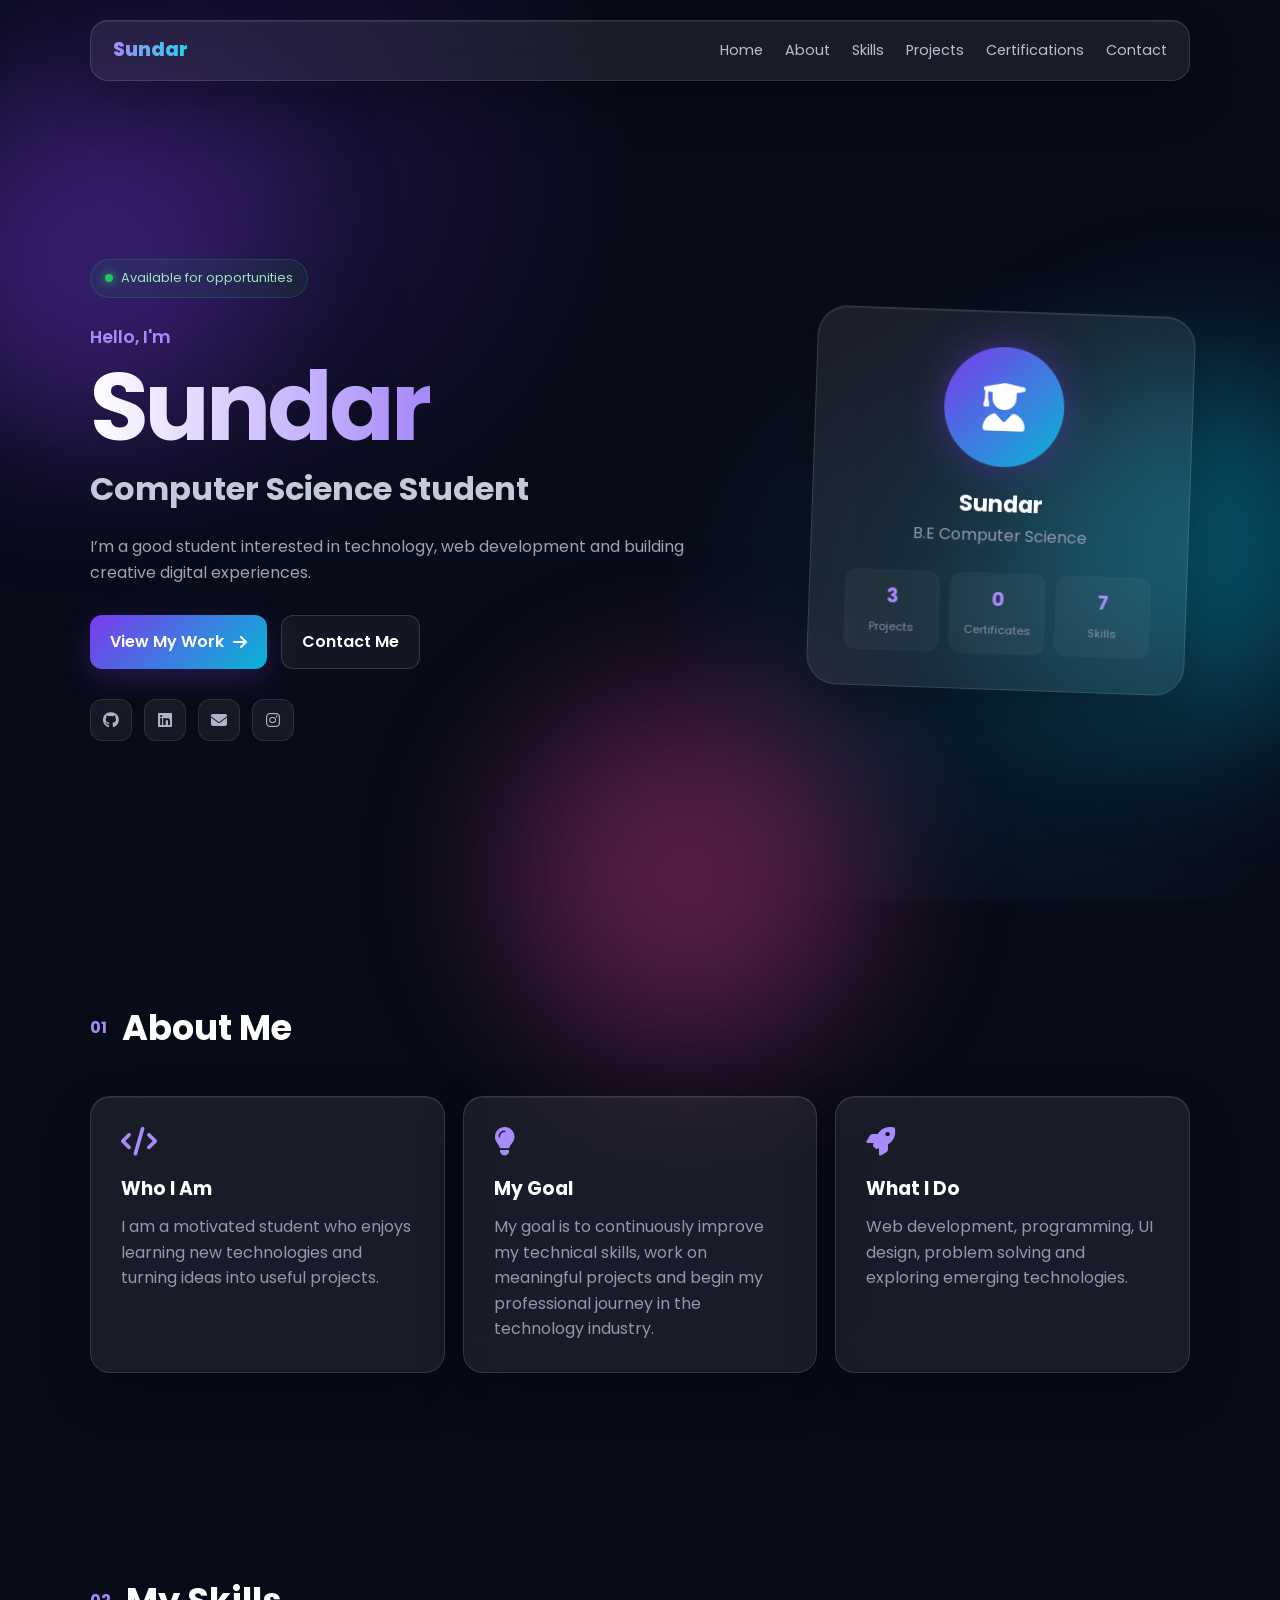
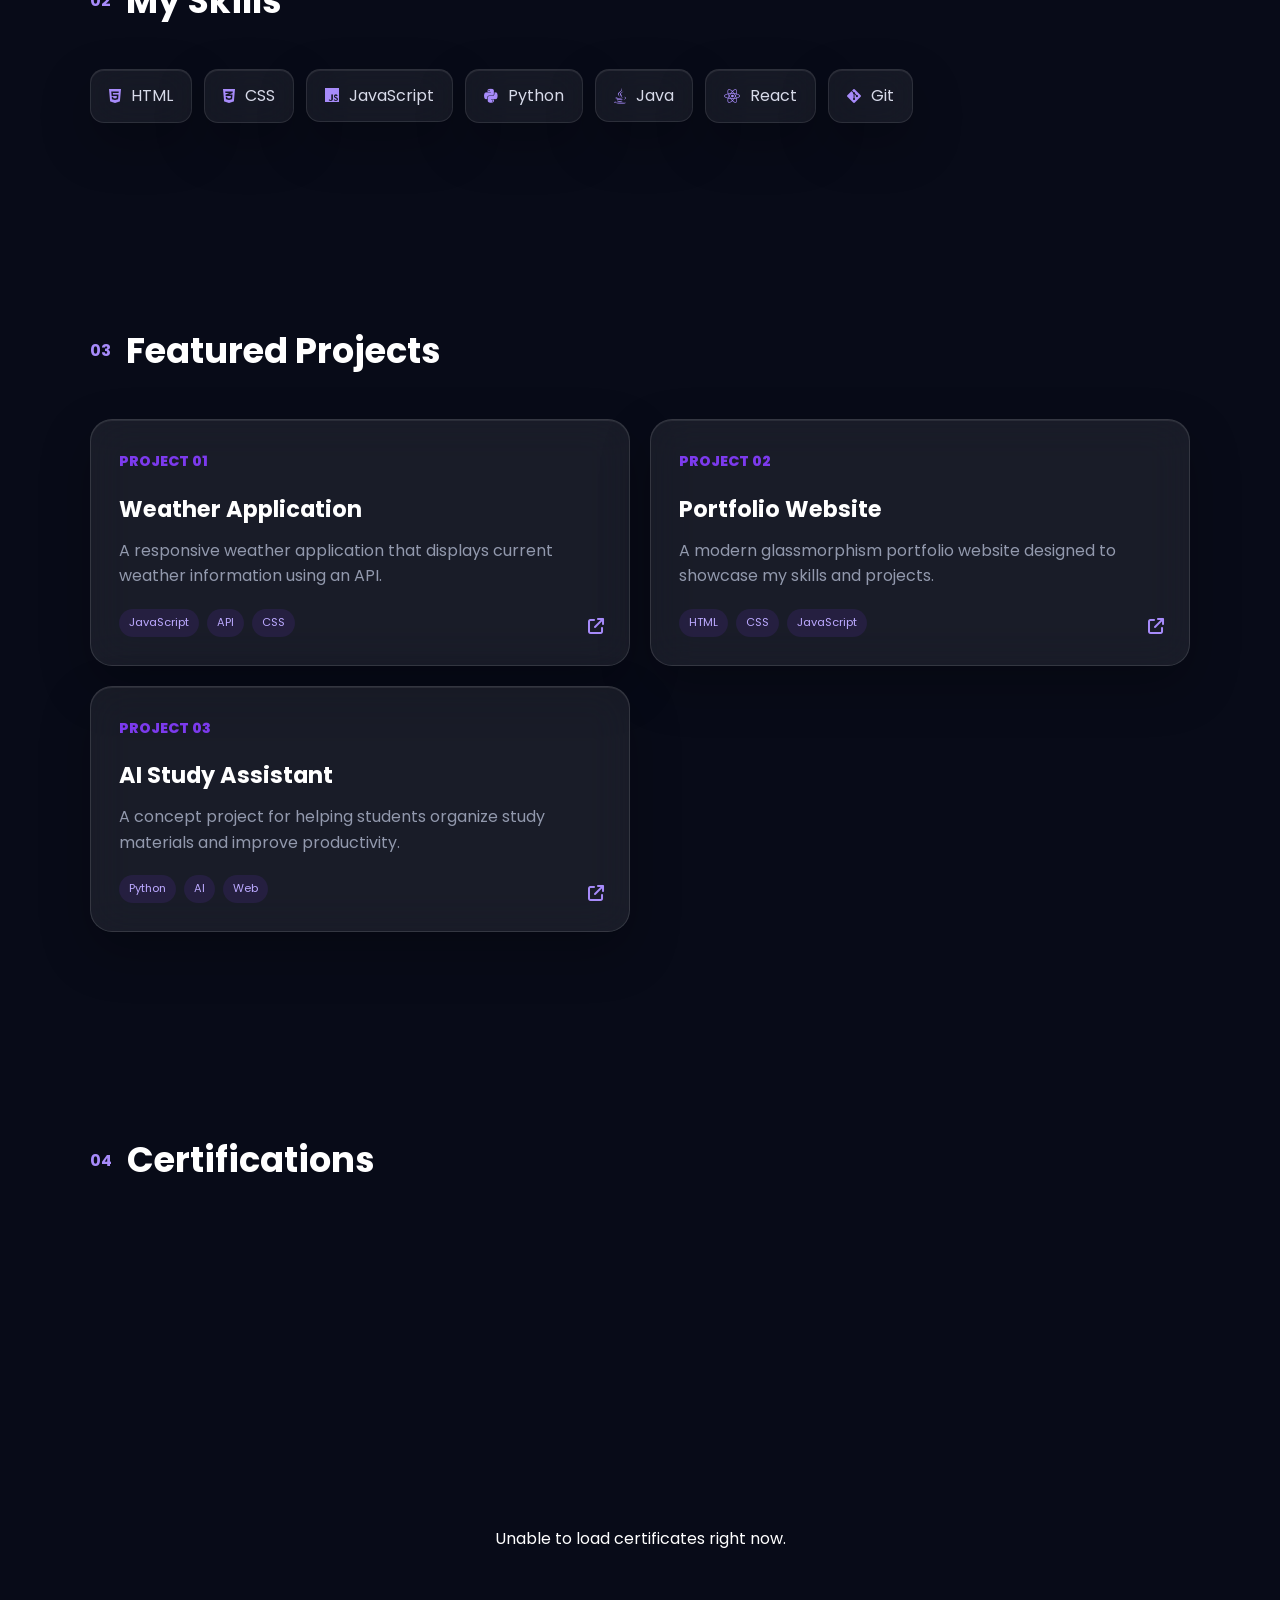
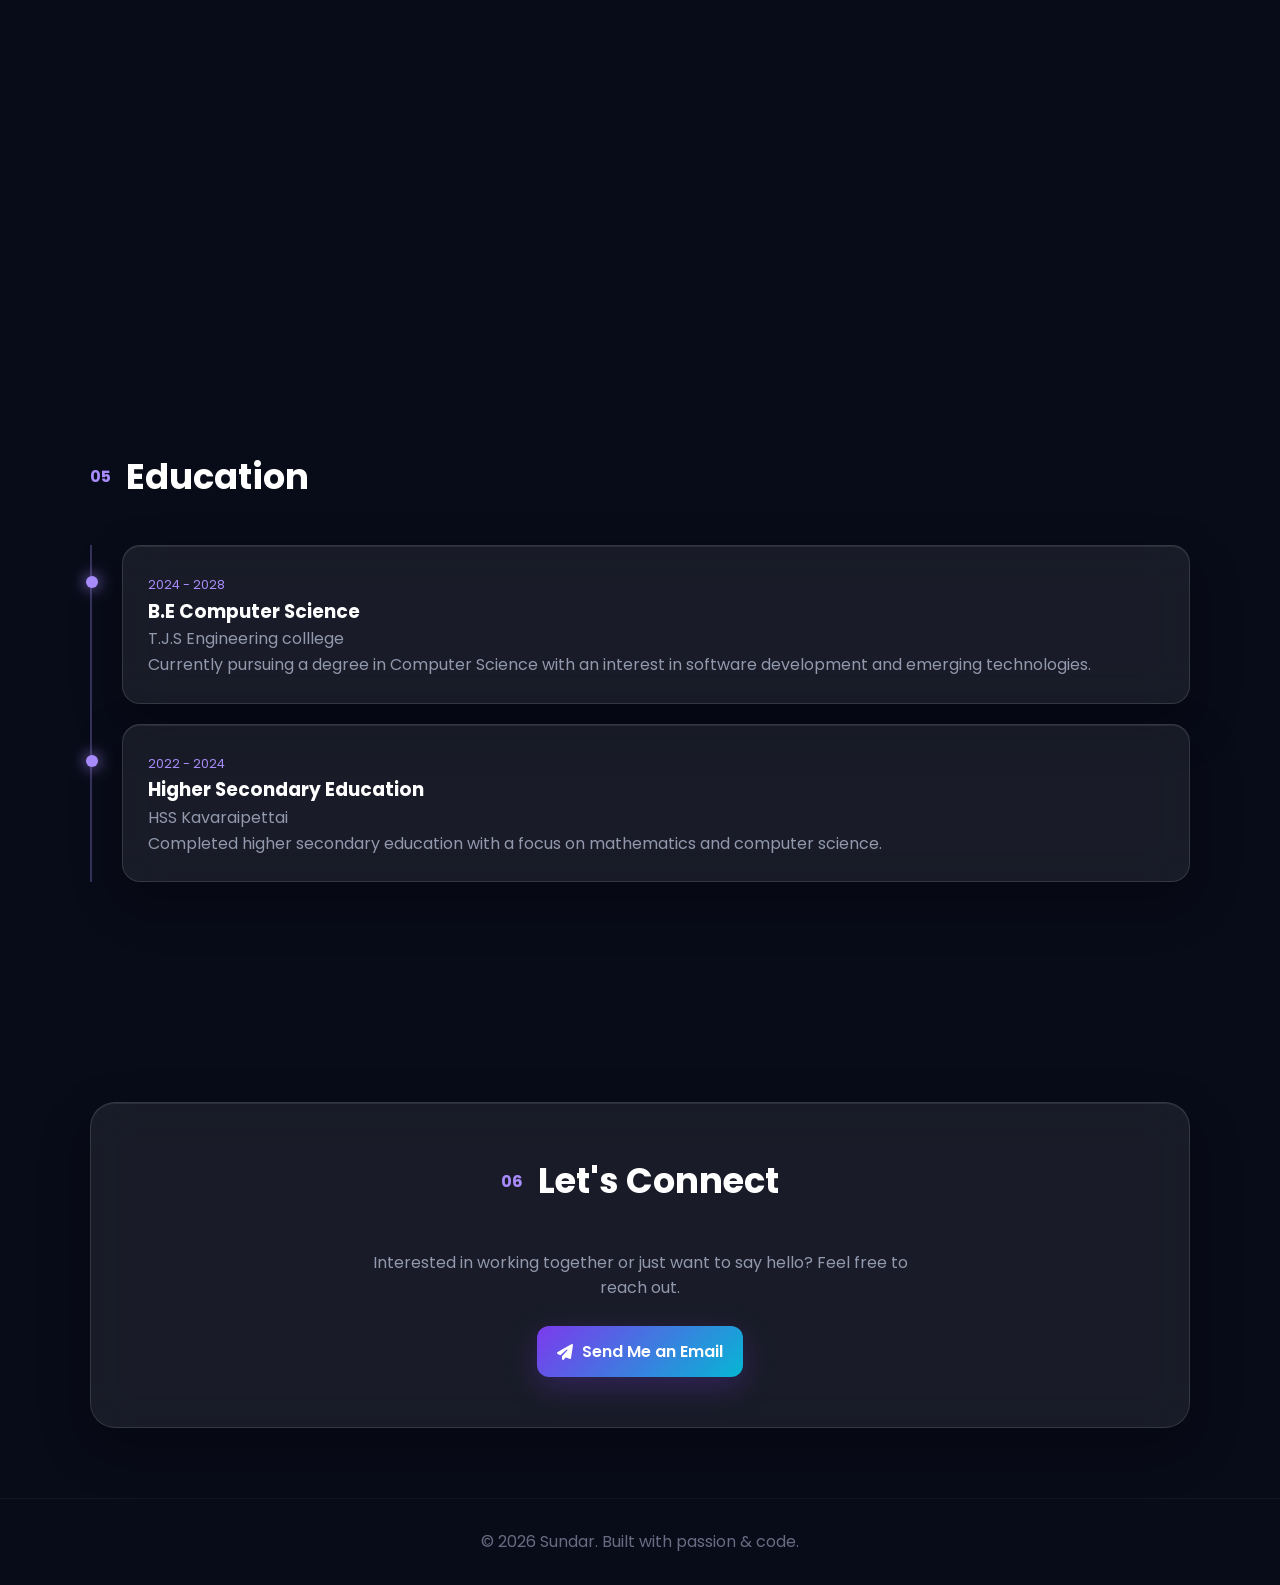
==== commit d042c7e5: "Update index.html" ====
--- a/index.html
+++ b/index.html
@@ -41,6 +41,7 @@
                 <a id="githubLink" href="#" target="_blank"><i class="fa-brands fa-github"></i></a>
                 <a id="linkedinLink" href="#" target="_blank"><i class="fa-brands fa-linkedin"></i></a>
                 <a id="emailLink" href="#"><i class="fa-solid fa-envelope"></i></a>
+                <a id="InstagramLink" href="#" target="_blank"><i class="fa-brands fa-instagram"></i></a>
             </div>
         </div>
         <div class="hero-card glass">
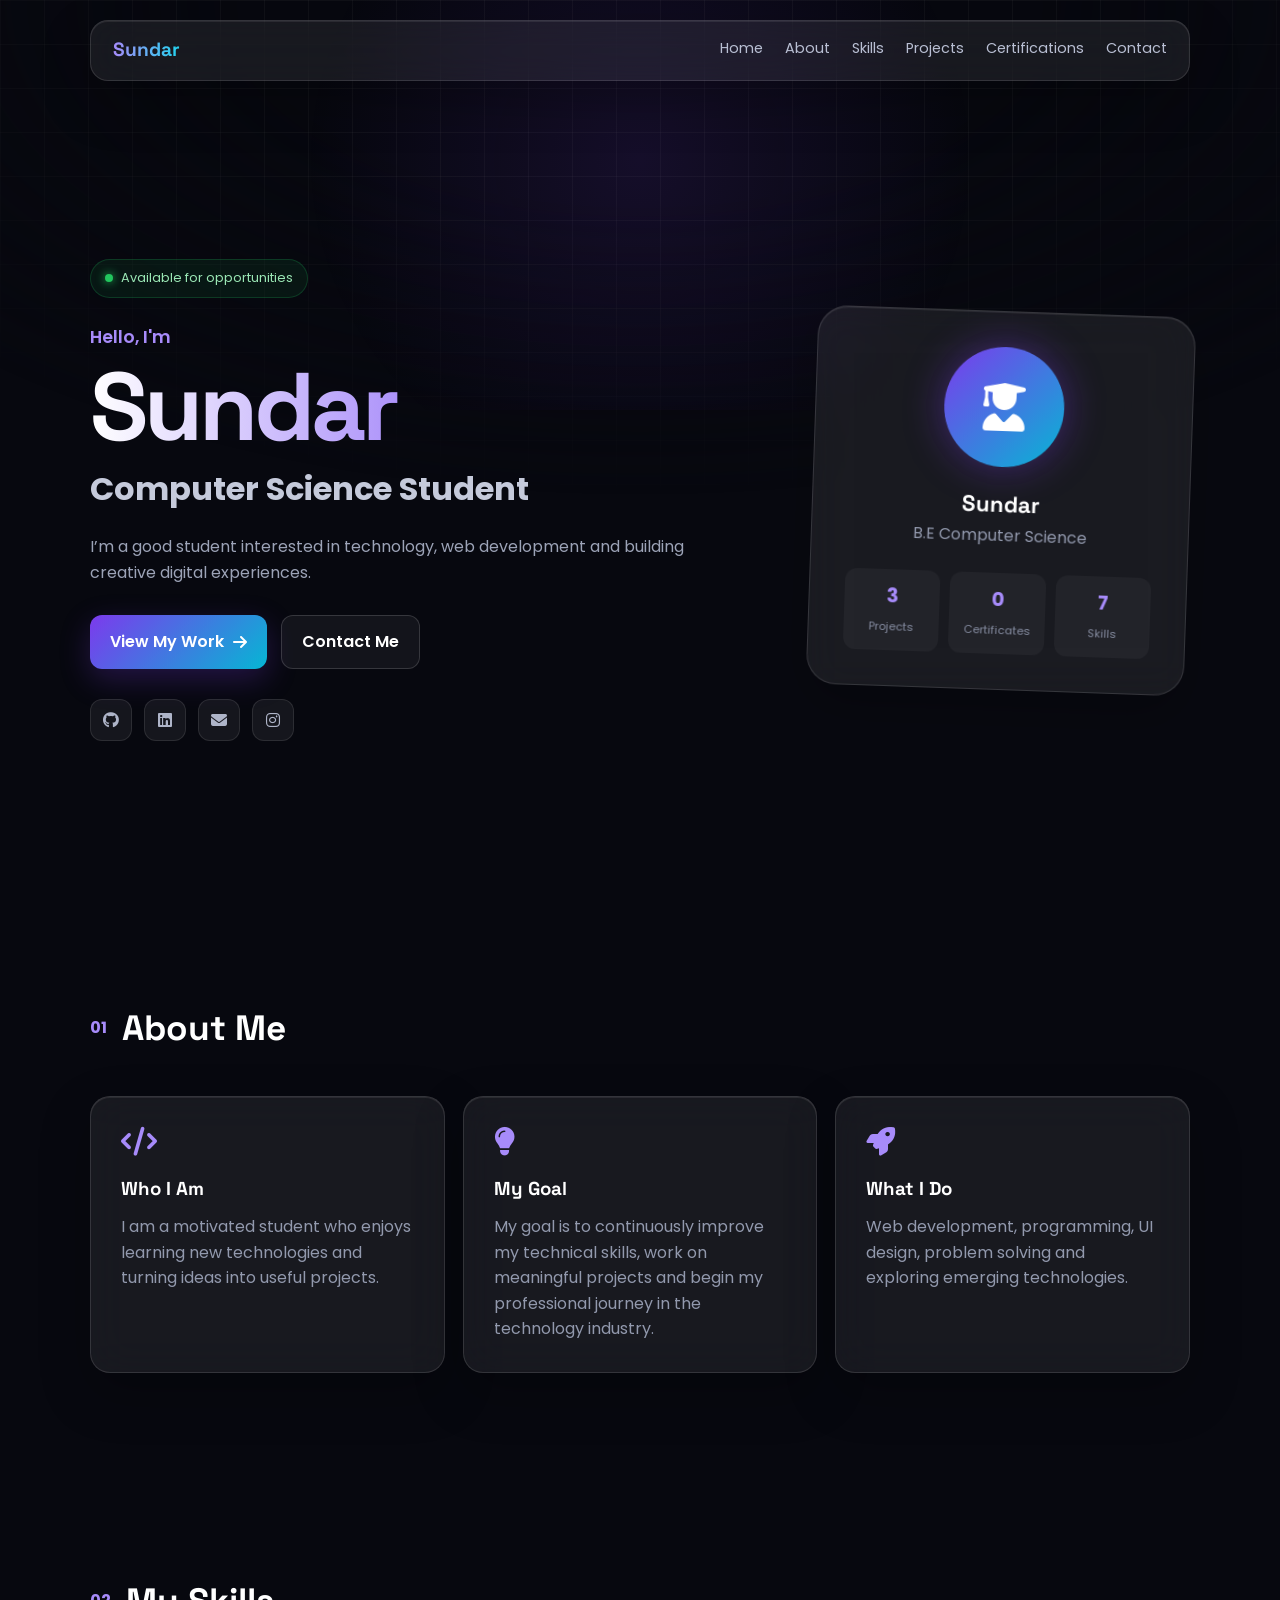
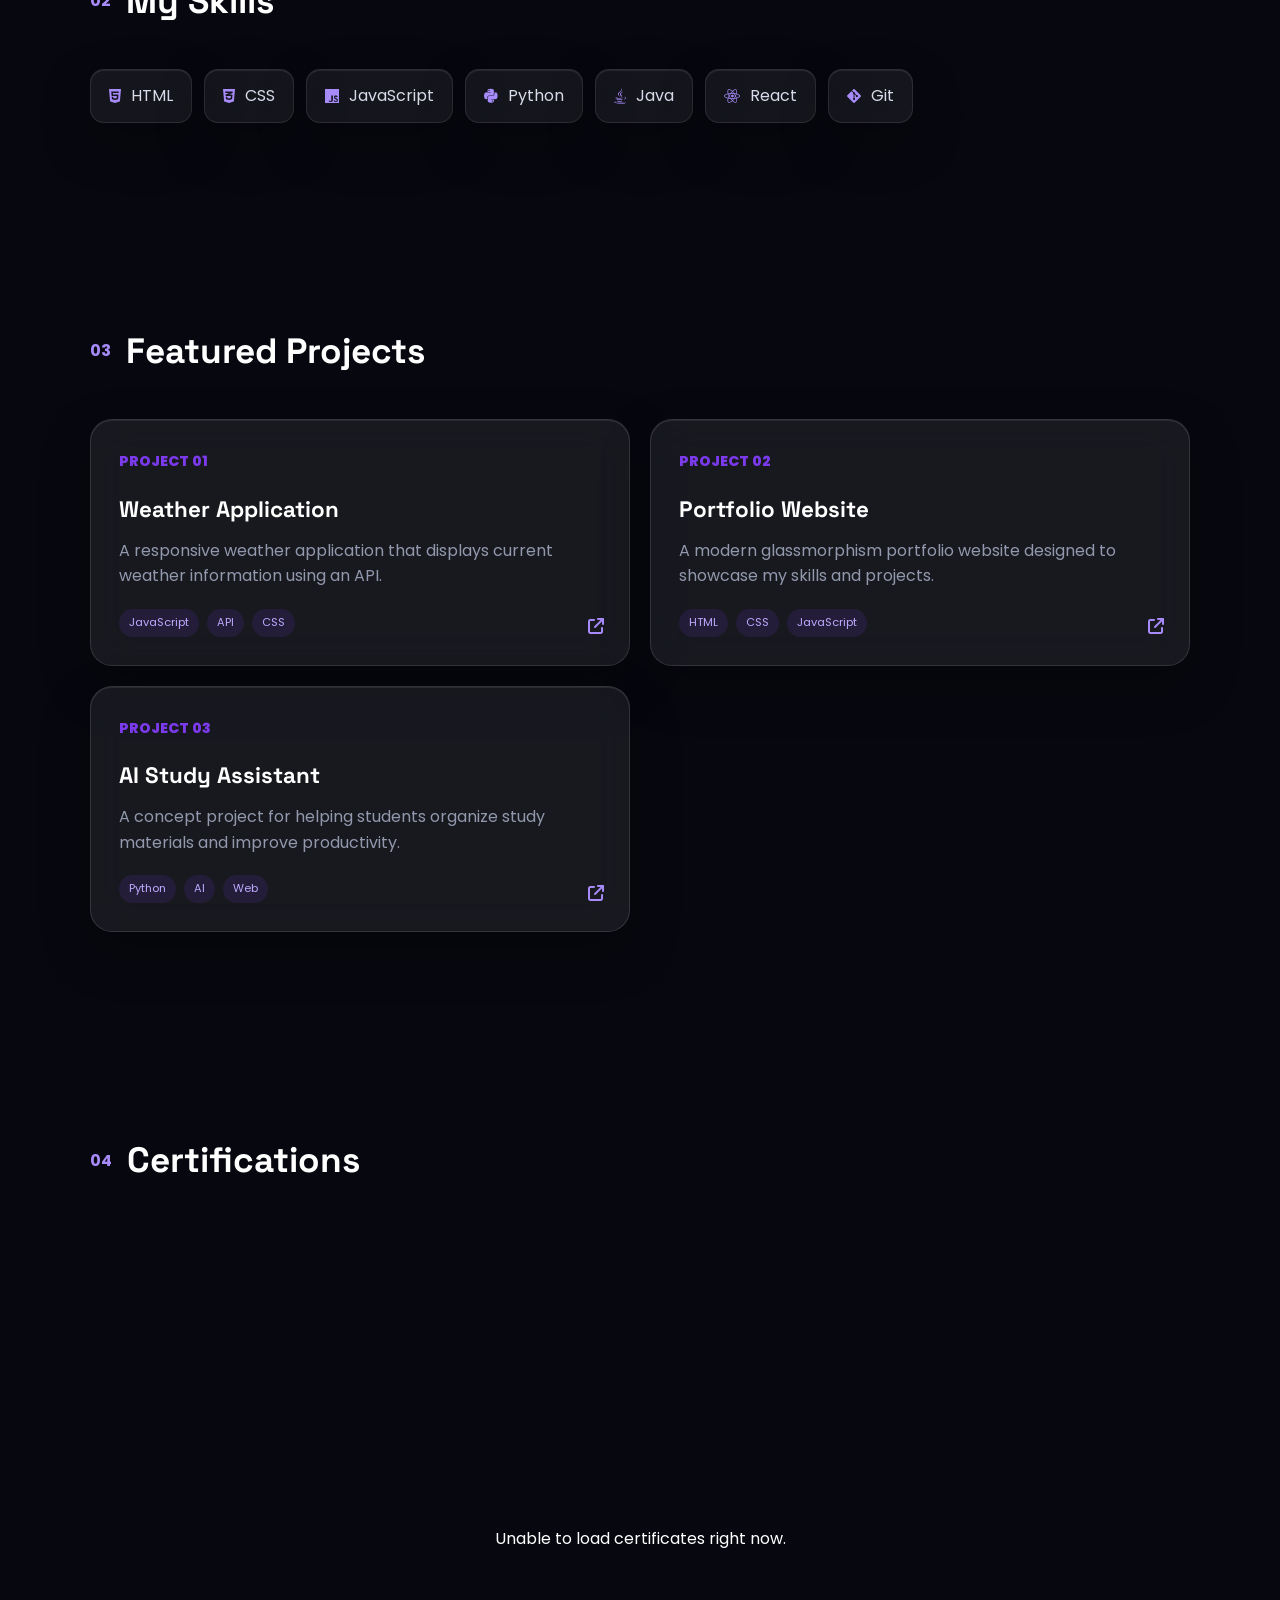
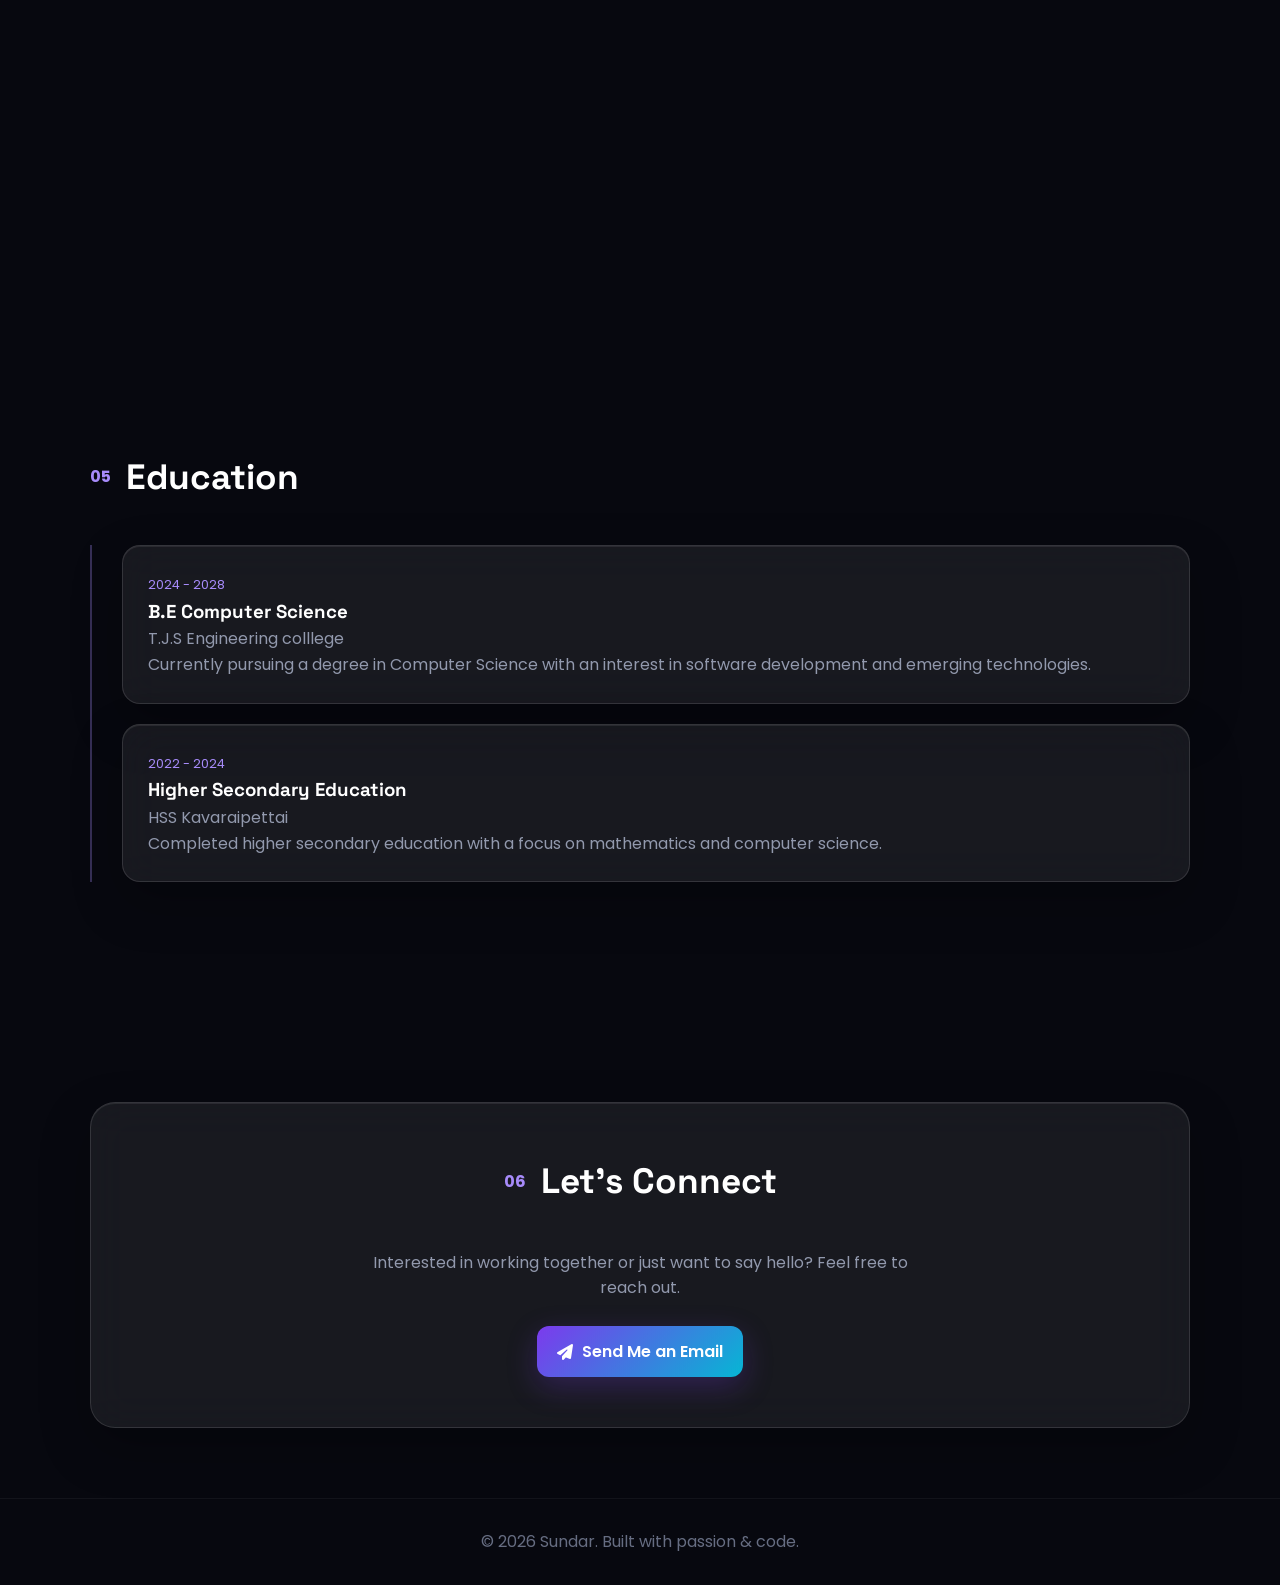
==== commit 57f73311: "Enhance hero role with typing effect Updated hero role section to include dynamic typing effect." ====
--- a/index.html
+++ b/index.html
@@ -31,7 +31,10 @@
             <div class="status"><span class="status-dot"></span>Available for opportunities</div>
             <p class="hello">Hello, I'm</p>
             <h1 id="heroName">Sundar</h1>
-            <h2 id="heroRole">Computer Science Student</h2>
+            <h2 id="heroRole">
+    I'm a <span id="typingText"></span><span class="typing-cursor">|</span>
+</h2>
+
             <p id="heroBio" class="hero-description">I’m a student interested in technology, web development and building creative digital experiences.</p>
             <div class="hero-buttons">
                 <a href="#projects" class="btn primary">View My Work <i class="fa-solid fa-arrow-right"></i></a>
--- a/style.css
+++ b/style.css
@@ -1,6 +1,8 @@
 /* =========================
    BASIC RESET
 ========================= */
+
+@import url("https://fonts.googleapis.com/css2?family=Space+Grotesk:wght@500;600;700&display=swap");
 
 * {
     margin: 0;
@@ -15,9 +17,22 @@
 body {
     font-family: "Inter", sans-serif;
     color: #fff;
-    background: #080b18;
+    background: #07080f;
     overflow-x: hidden;
     line-height: 1.6;
+}
+
+/* Headings use a distinct display face so the site doesn't read as a
+   default Inter-everywhere template. */
+.logo,
+.hero h1,
+.hero-card h3,
+.section-title h2,
+.about-card h3,
+.project-card h3,
+.cert-info h3,
+.education-card h3 {
+    font-family: "Space Grotesk", "Inter", sans-serif;
 }
 
 a {
@@ -27,68 +42,45 @@
 
 
 /* =========================
-   ANIMATED BACKGROUND
-========================= */
-
+   MINIMALIST BACKGROUND
+========================= */
+
+/* Faint grid, fading out toward the edges — quiet texture instead of
+   floating gradient blobs. */
 body::before {
     content: "";
     position: fixed;
     inset: 0;
     z-index: -3;
 
-    background:
-        radial-gradient(
-            circle at 20% 20%,
-            rgba(124, 58, 237, 0.18),
-            transparent 30%
-        ),
-        radial-gradient(
-            circle at 80% 70%,
-            rgba(6, 182, 212, 0.15),
-            transparent 30%
-        ),
-        #080b18;
-}
-
+    background-color: #07080f;
+    background-image:
+        linear-gradient(rgba(255, 255, 255, 0.035) 1px, transparent 1px),
+        linear-gradient(90deg, rgba(255, 255, 255, 0.035) 1px, transparent 1px);
+    background-size: 44px 44px;
+
+    -webkit-mask-image: radial-gradient(ellipse 75% 55% at 50% 0%, #000 40%, transparent 100%);
+    mask-image: radial-gradient(ellipse 75% 55% at 50% 0%, #000 40%, transparent 100%);
+}
+
+/* One quiet accent glow behind the hero only — replaces the three
+   roaming blobs with a single, still light source. */
+body::after {
+    content: "";
+    position: fixed;
+    top: -10%;
+    left: 50%;
+    width: 900px;
+    height: 500px;
+    transform: translateX(-50%);
+    z-index: -2;
+    pointer-events: none;
+    background: radial-gradient(circle, rgba(124, 58, 237, 0.12), transparent 65%);
+}
+
+/* Old blob elements stay in the DOM (harmless) but are no longer shown. */
 .blob {
-    position: fixed;
-    width: 350px;
-    height: 350px;
-    border-radius: 50%;
-    filter: blur(80px);
-    opacity: 0.35;
-    z-index: -2;
-    animation: float 10s ease-in-out infinite alternate;
-}
-
-.blob-1 {
-    background: #7c3aed;
-    top: 10%;
-    left: -100px;
-}
-
-.blob-2 {
-    background: #06b6d4;
-    right: -100px;
-    top: 40%;
-    animation-delay: 2s;
-}
-
-.blob-3 {
-    background: #ec4899;
-    bottom: -150px;
-    left: 40%;
-    animation-delay: 4s;
-}
-
-@keyframes float {
-    from {
-        transform: translateY(0) translateX(0);
-    }
-
-    to {
-        transform: translateY(-50px) translateX(40px);
-    }
+    display: none;
 }
 
 
@@ -97,6 +89,7 @@
 ========================= */
 
 .glass {
+    position: relative;
     background: rgba(255, 255, 255, 0.07);
 
     border: 1px solid rgba(255, 255, 255, 0.12);
@@ -107,6 +100,49 @@
 
     backdrop-filter: blur(20px);
     -webkit-backdrop-filter: blur(20px);
+
+    overflow: hidden;
+}
+
+/* Cursor-tracking spotlight — driven by --x/--y set in script.js */
+.glass::before {
+    content: "";
+    position: absolute;
+    inset: 0;
+    z-index: 0;
+    opacity: 0;
+    background: radial-gradient(
+        260px circle at var(--x, 50%) var(--y, 50%),
+        rgba(167, 139, 250, 0.16),
+        transparent 65%
+    );
+    transition: opacity 0.4s ease;
+    pointer-events: none;
+}
+
+.glass:hover::before {
+    opacity: 1;
+}
+
+.glass > * {
+    position: relative;
+    z-index: 1;
+}
+
+
+/* =========================
+   SCROLL REVEAL
+========================= */
+
+.reveal {
+    opacity: 0;
+    transform: translateY(28px);
+    transition: opacity 0.7s ease, transform 0.7s ease;
+}
+
+.reveal.is-visible {
+    opacity: 1;
+    transform: translateY(0);
 }
 
 
@@ -153,15 +189,38 @@
 }
 
 .nav-links a {
+    position: relative;
     color: #b9bfd3;
     font-size: 0.9rem;
     transition: 0.3s;
+    padding-bottom: 4px;
+}
+
+.nav-links a::after {
+    content: "";
+    position: absolute;
+    left: 0;
+    bottom: 0;
+    width: 0;
+    height: 2px;
+    border-radius: 2px;
+    background: linear-gradient(90deg, #a78bfa, #22d3ee);
+    transition: width 0.3s ease;
 }
 
 .nav-links a:hover {
     color: #fff;
 }
 
+.nav-links a:hover::after,
+.nav-links a.active::after {
+    width: 100%;
+}
+
+.nav-links a.active {
+    color: #fff;
+}
+
 .menu-btn {
     display: none;
 
@@ -193,6 +252,7 @@
     gap: 60px;
 
     padding-top: 100px;
+    scroll-margin-top: 110px;
 }
 
 .status {
@@ -224,6 +284,12 @@
     border-radius: 50%;
 
     box-shadow: 0 0 10px #22c55e;
+    animation: pulse-dot 2s ease-in-out infinite;
+}
+
+@keyframes pulse-dot {
+    0%, 100% { box-shadow: 0 0 10px #22c55e; }
+    50% { box-shadow: 0 0 18px #22c55e, 0 0 4px #22c55e; }
 }
 
 .hello {
@@ -281,6 +347,7 @@
 }
 
 .btn {
+    position: relative;
     display: inline-flex;
     align-items: center;
     gap: 9px;
@@ -292,6 +359,7 @@
     font-weight: 600;
 
     transition: 0.3s;
+    overflow: hidden;
 }
 
 .btn:hover {
@@ -308,6 +376,27 @@
     );
 
     box-shadow: 0 10px 30px rgba(124, 58, 237, 0.25);
+}
+
+.primary::after {
+    content: "";
+    position: absolute;
+    top: 0;
+    left: -60%;
+    width: 40%;
+    height: 100%;
+    background: linear-gradient(
+        120deg,
+        transparent,
+        rgba(255, 255, 255, 0.35),
+        transparent
+    );
+    transform: skewX(-20deg);
+    transition: left 0.6s ease;
+}
+
+.primary:hover::after {
+    left: 130%;
 }
 
 .secondary {
@@ -422,6 +511,12 @@
     background: rgba(255,255,255,0.04);
 
     border-radius: 12px;
+    transition: transform 0.3s ease, background 0.3s ease;
+}
+
+.mini-stats div:hover {
+    transform: translateY(-3px);
+    background: rgba(255,255,255,0.08);
 }
 
 .mini-stats strong {
@@ -451,6 +546,7 @@
     margin: auto;
 
     padding: 100px 0;
+    scroll-margin-top: 110px;
 }
 
 .section-title {
@@ -641,6 +737,11 @@
     bottom: 25px;
 
     color: #a78bfa;
+    transition: transform 0.3s ease;
+}
+
+.project-card:hover .project-link {
+    transform: translate(3px, -3px);
 }
 
 
@@ -765,6 +866,7 @@
 
 .contact-section {
     padding-bottom: 70px;
+    scroll-margin-top: 110px;
 }
 
 .contact-card {
@@ -892,3 +994,24 @@
         padding: 30px 20px;
     }
 }
+
+/* Respect users who've asked for reduced motion */
+@media (prefers-reduced-motion: reduce) {
+    html {
+        scroll-behavior: auto;
+    }
+
+    .blob {
+        animation: none;
+    }
+
+    .reveal {
+        opacity: 1;
+        transform: none;
+        transition: none;
+    }
+
+    .status-dot {
+        animation: none;
+    }
+   }
--- a/certificates.css
+++ b/certificates.css
@@ -239,25 +239,48 @@
 
 @media (max-width: 700px) {
     .certifications-grid {
-        min-height: 500px;
+        min-height: 620px;
+        width: 100%;
     }
 
     .cert-card {
-        width: 96%;
-        padding: 12px;
-        border-radius: 26px;
+        width: 98%;
+        padding: 10px;
+        border-radius: 24px;
     }
 
     .cert-image-wrap {
-        border-radius: 20px;
+        border-radius: 18px;
+        aspect-ratio: 4 / 3;
+    }
+
+    .cert-image {
+        object-fit: contain;
     }
 
     .cert-info {
         align-items: flex-start;
+        flex-direction: column;
+        gap: 8px;
+        padding: 16px 6px 6px;
     }
 
     .cert-info h3 {
-        font-size: 1rem;
+        font-size: 1.05rem;
+        margin-bottom: 5px;
+    }
+
+    .cert-info p {
+        font-size: 0.9rem;
+        line-height: 1.5;
+    }
+
+    .cert-year {
+        font-size: 0.8rem;
+    }
+
+    .cert-controls {
+        margin-top: 18px;
     }
 
     .cert-modal {
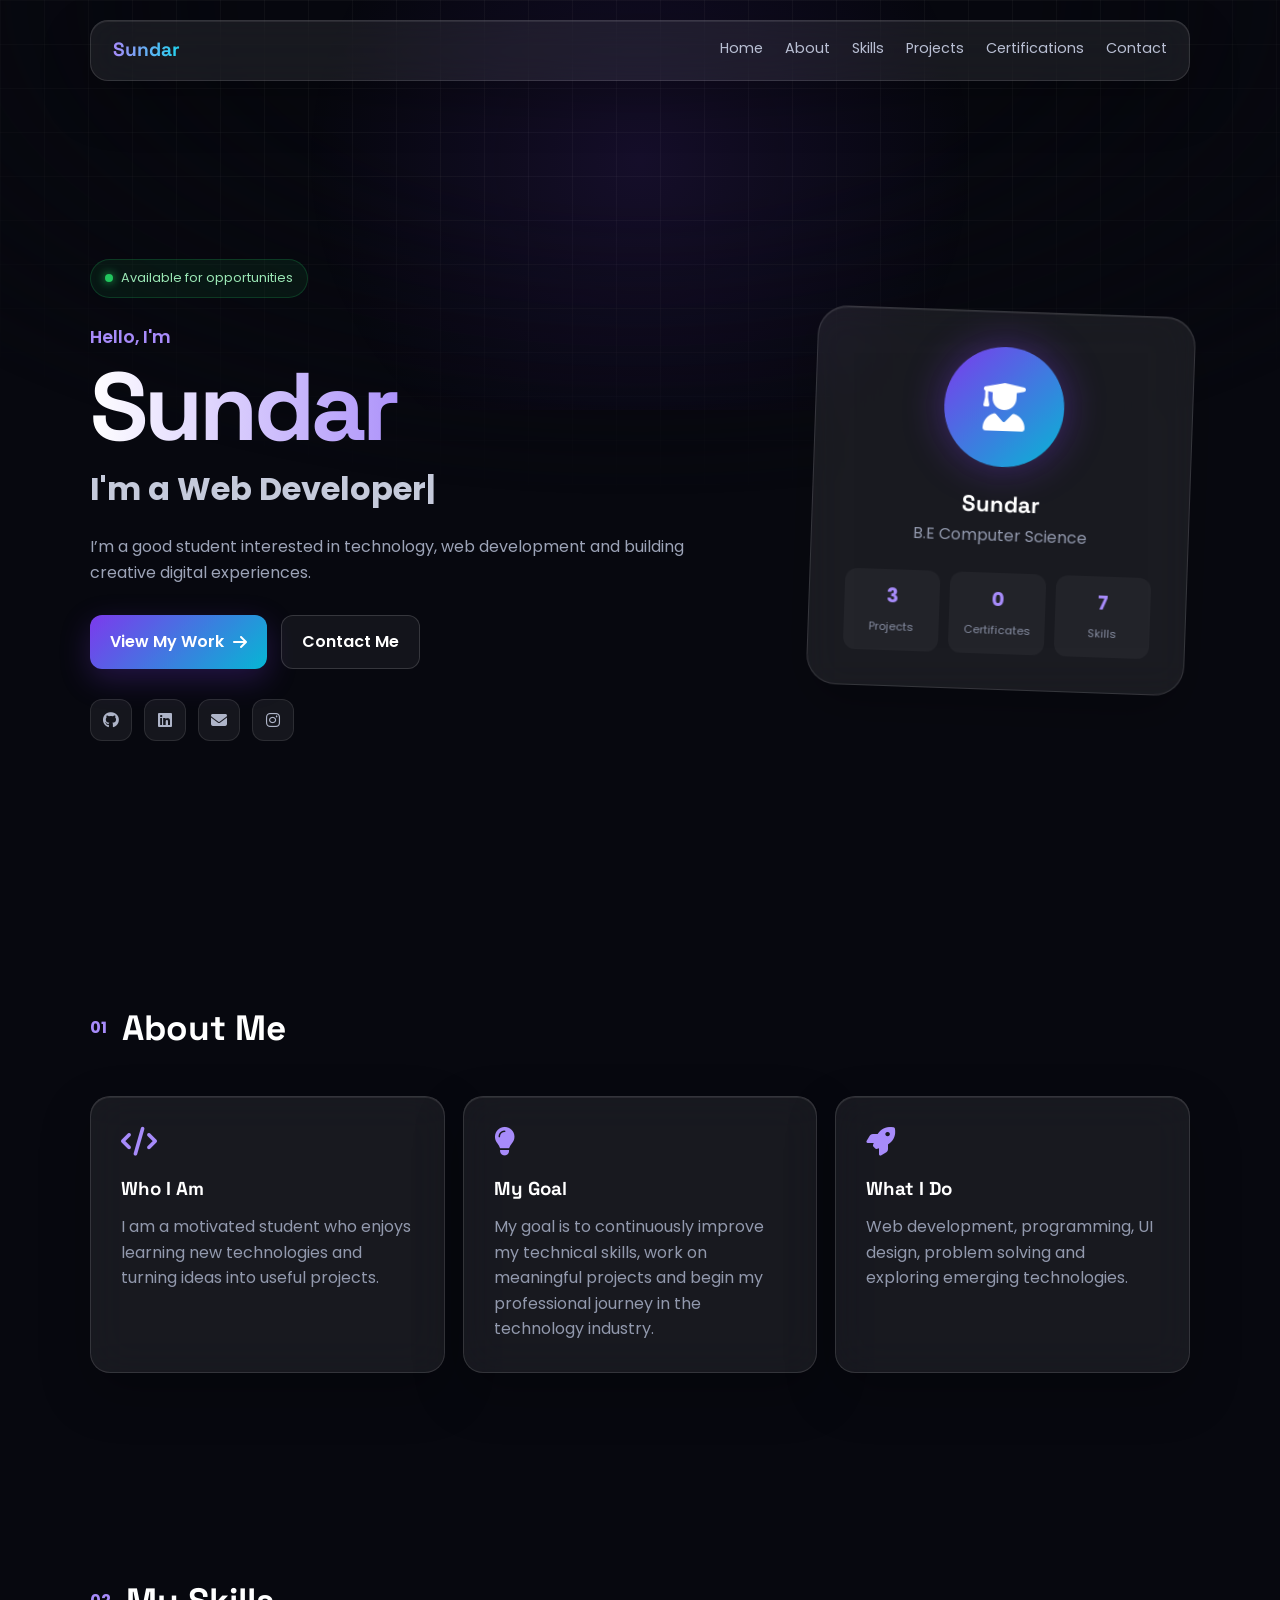
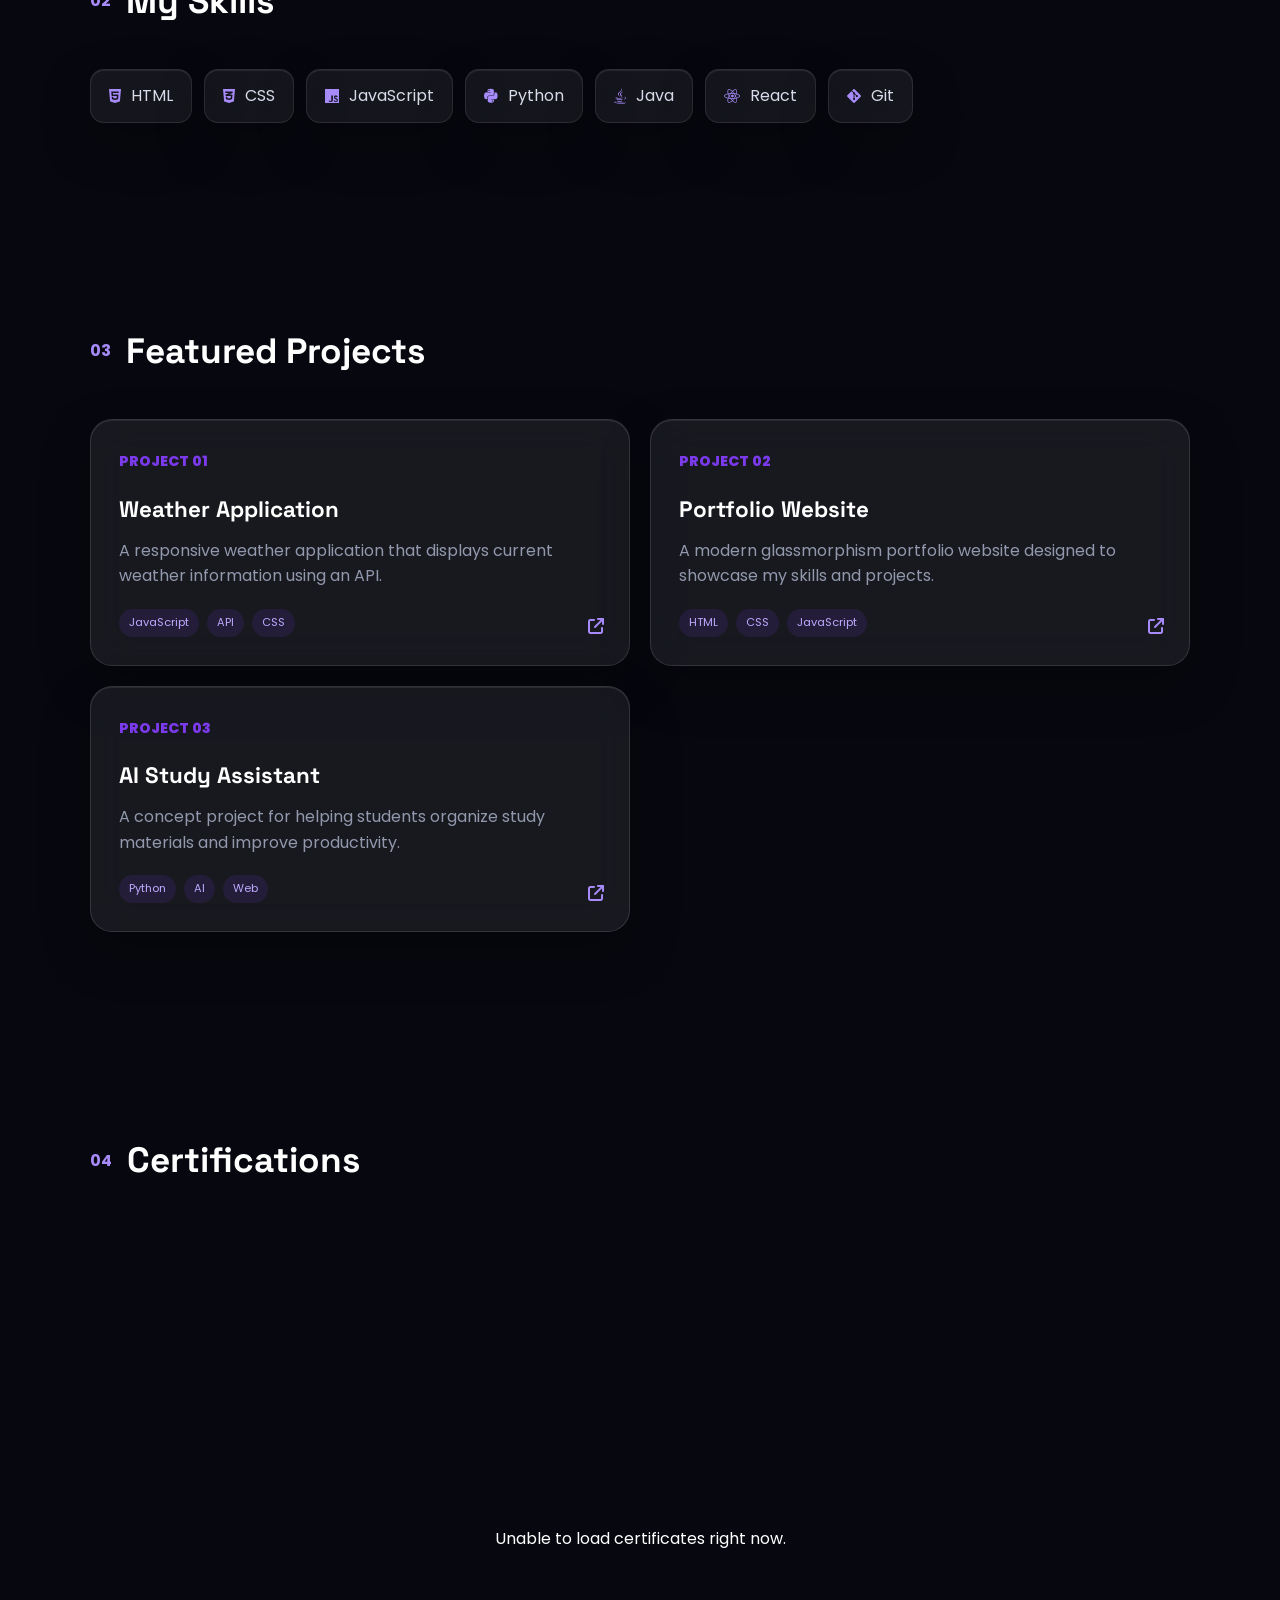
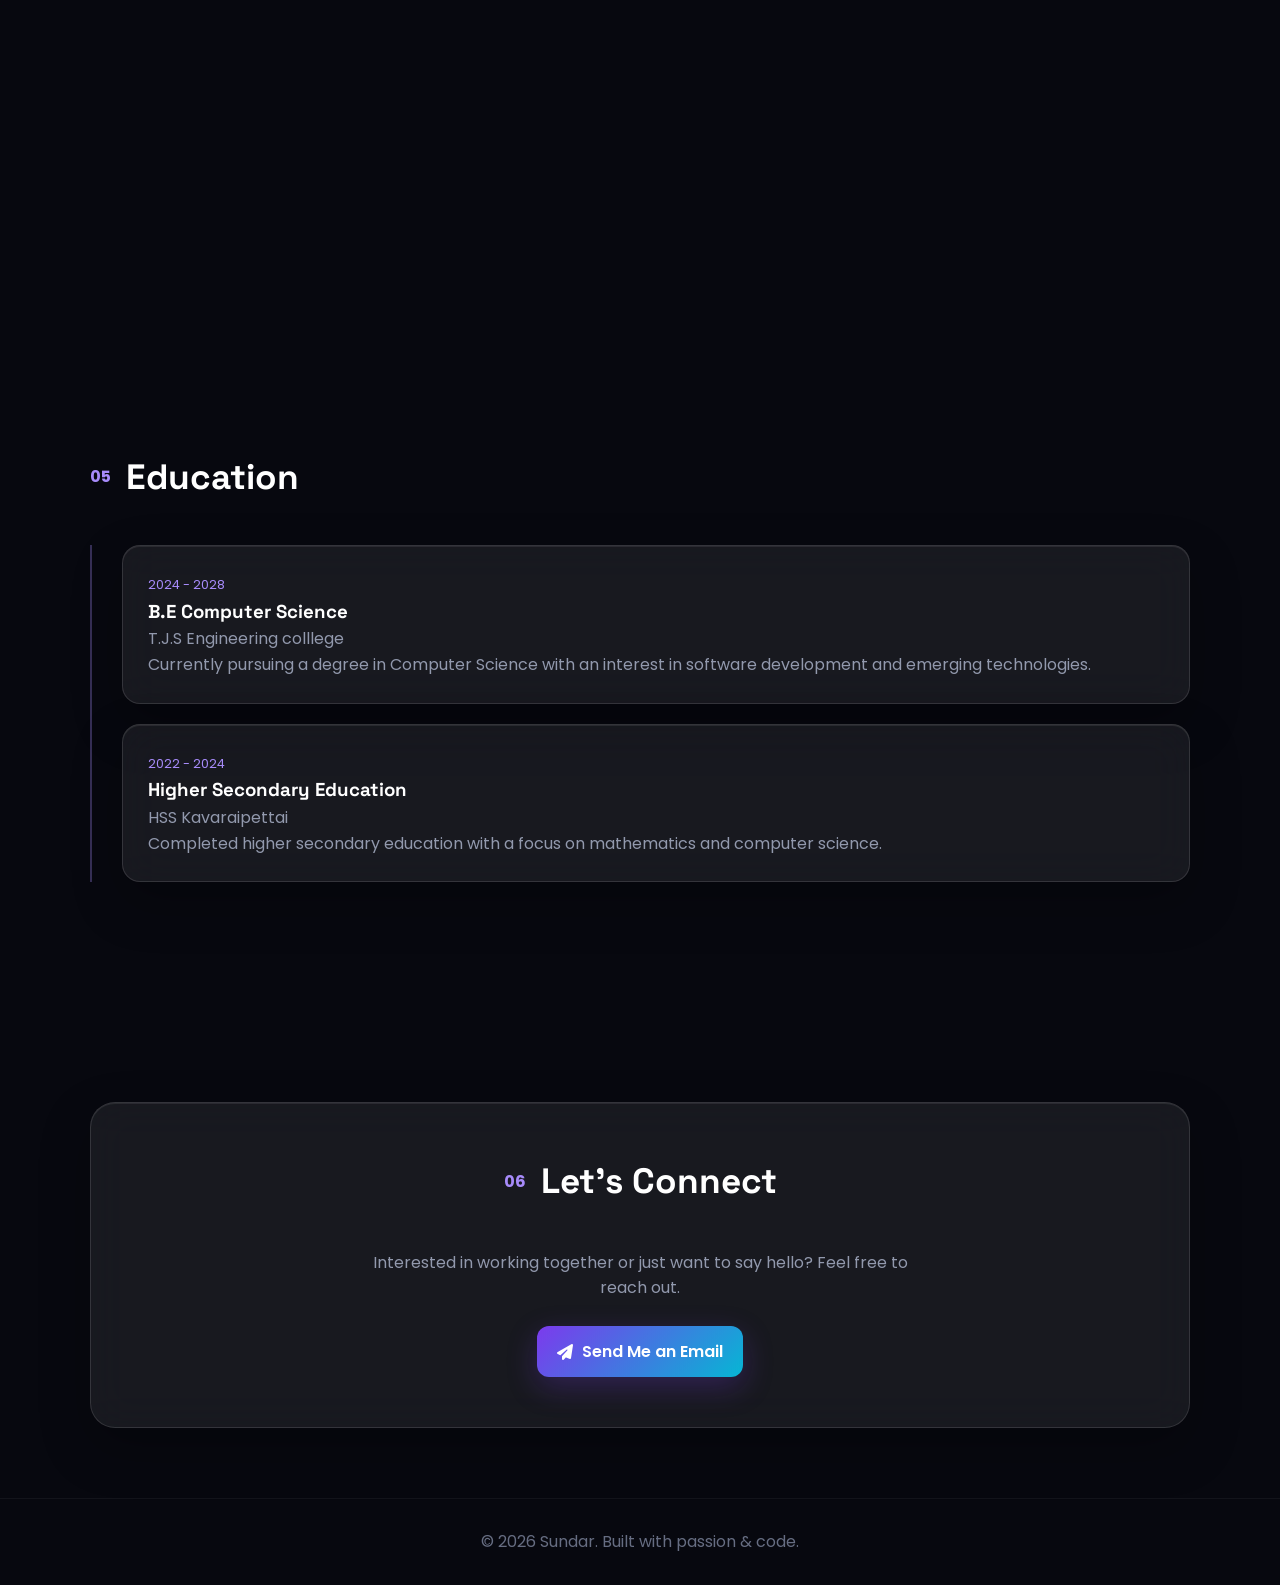
==== commit 70973746: "Fix formatting of heroRole heading in index.html" ====
--- a/index.html
+++ b/index.html
@@ -31,9 +31,7 @@
             <div class="status"><span class="status-dot"></span>Available for opportunities</div>
             <p class="hello">Hello, I'm</p>
             <h1 id="heroName">Sundar</h1>
-            <h2 id="heroRole">
-    I'm a <span id="typingText"></span><span class="typing-cursor">|</span>
-</h2>
+            <h2 id="heroRole"> I'm a <span id="typingText"></span><span class="typing-cursor">|</span></h2>
 
             <p id="heroBio" class="hero-description">I’m a student interested in technology, web development and building creative digital experiences.</p>
             <div class="hero-buttons">
--- a/style.css
+++ b/style.css
@@ -1010,6 +1010,33 @@
         transform: none;
         transition: none;
     }
+/* for changing the hero typing animation */
+   #heroRole {
+    min-height: 1.4em;
+}
+
+#typingText {
+    color: #a78bfa;
+}
+
+.typing-cursor {
+    color: #a78bfa;
+    font-weight: 400;
+    animation: typingCursorBlink 0.8s infinite;
+}
+
+@keyframes typingCursorBlink {
+    0%,
+    50% {
+        opacity: 1;
+    }
+
+    51%,
+    100% {
+        opacity: 0;
+    }
+}
+
 
     .status-dot {
         animation: none;
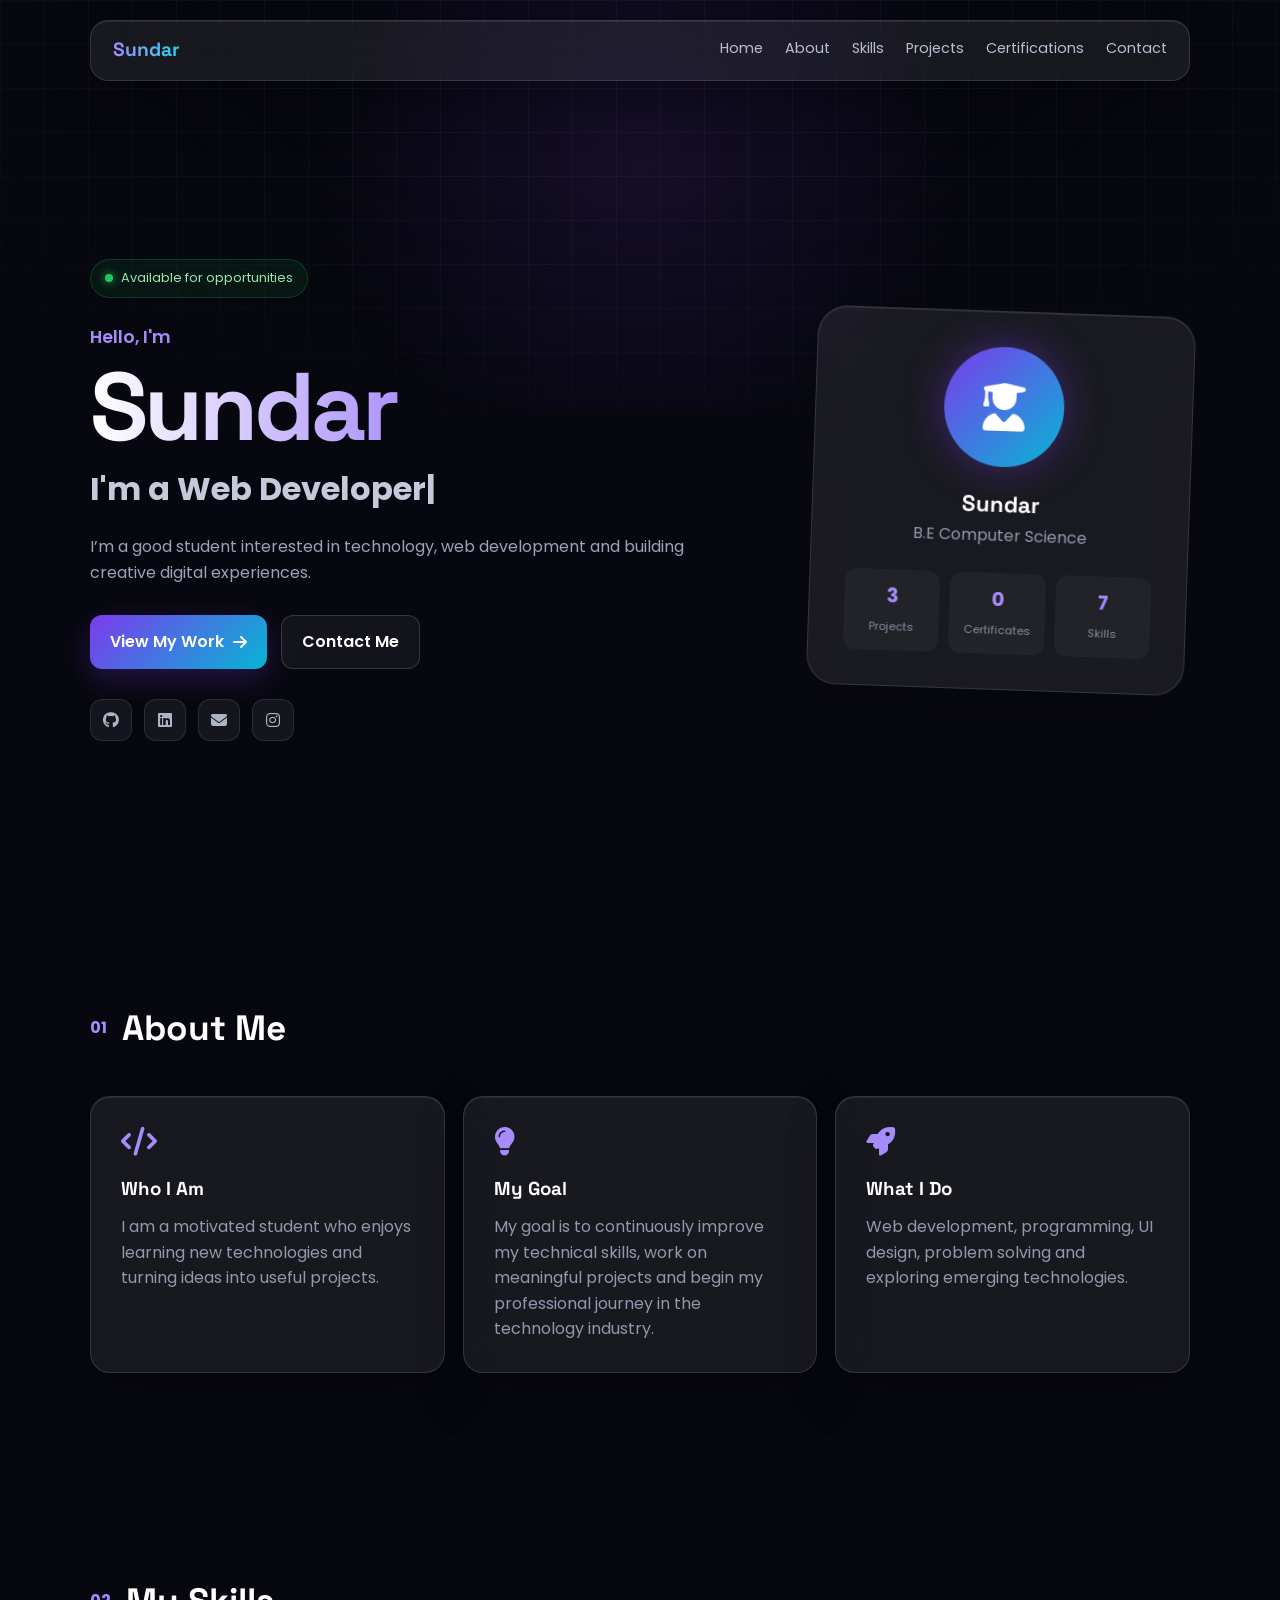
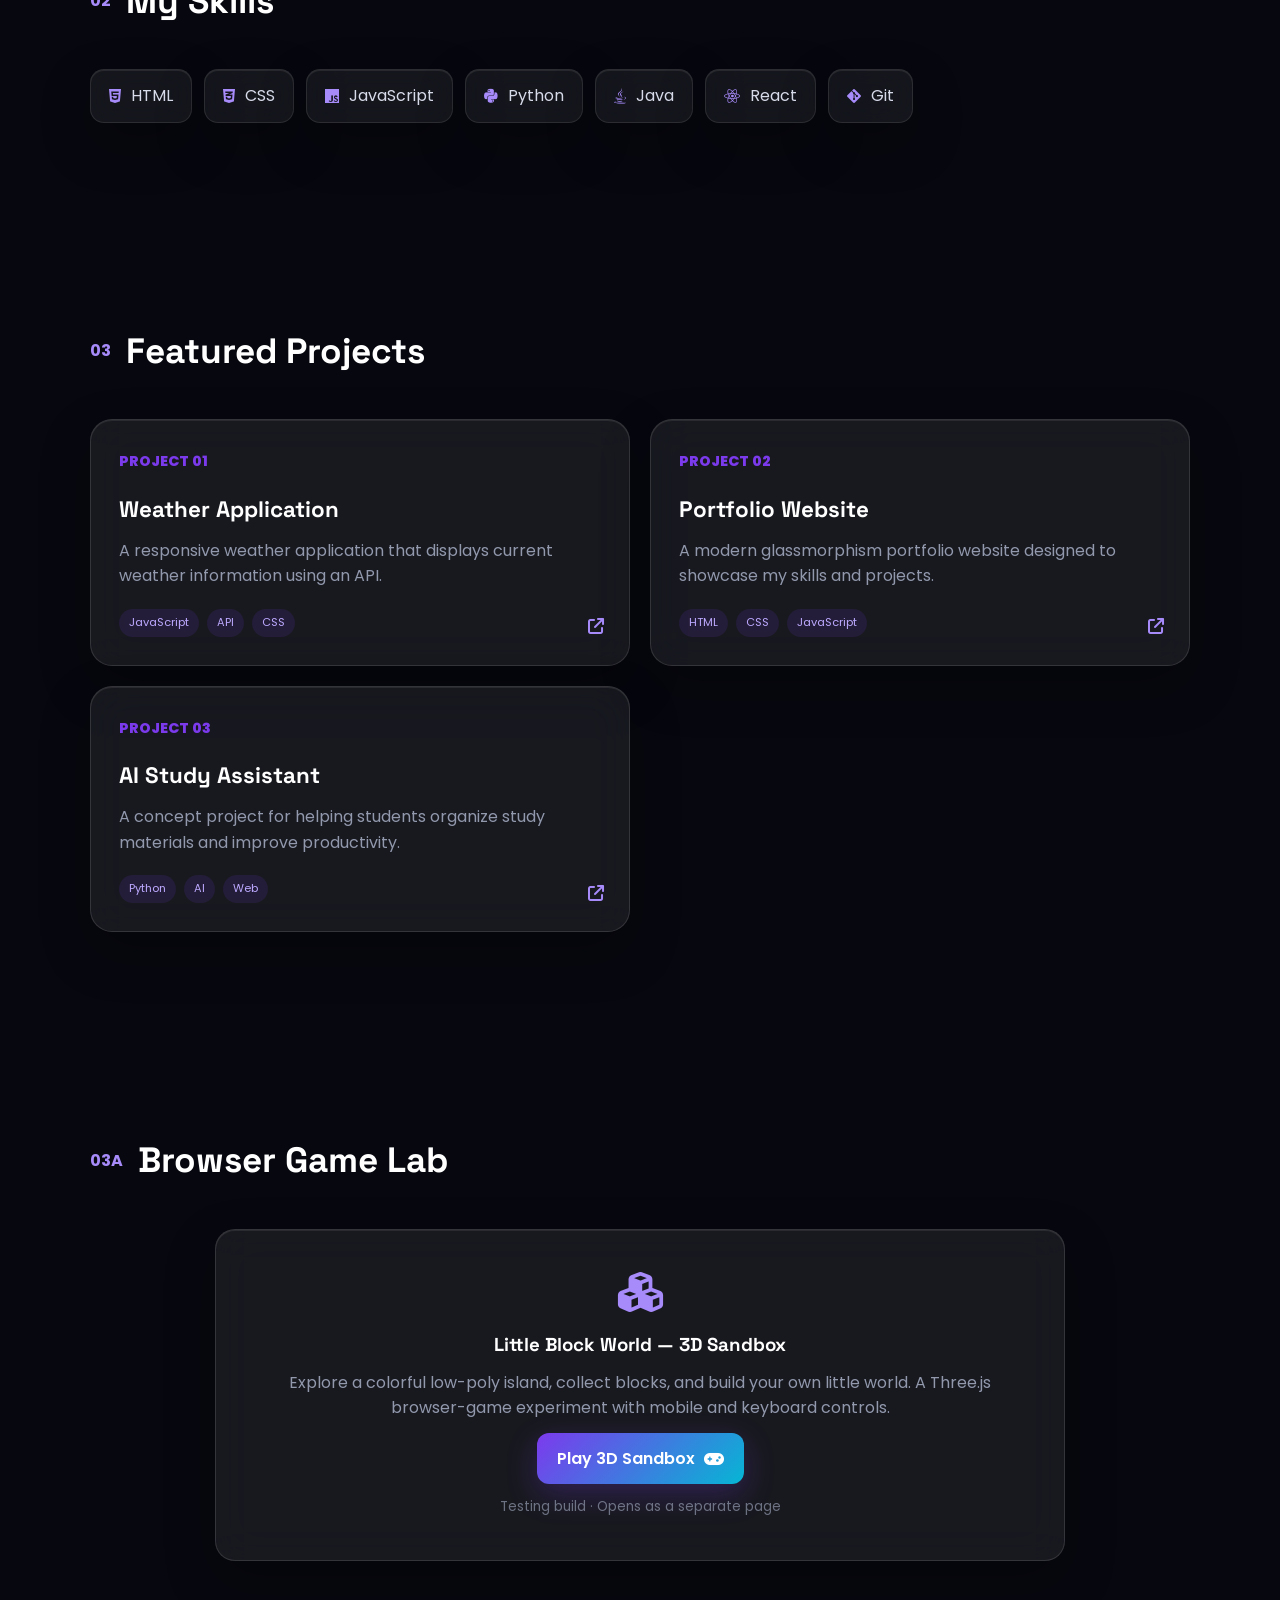
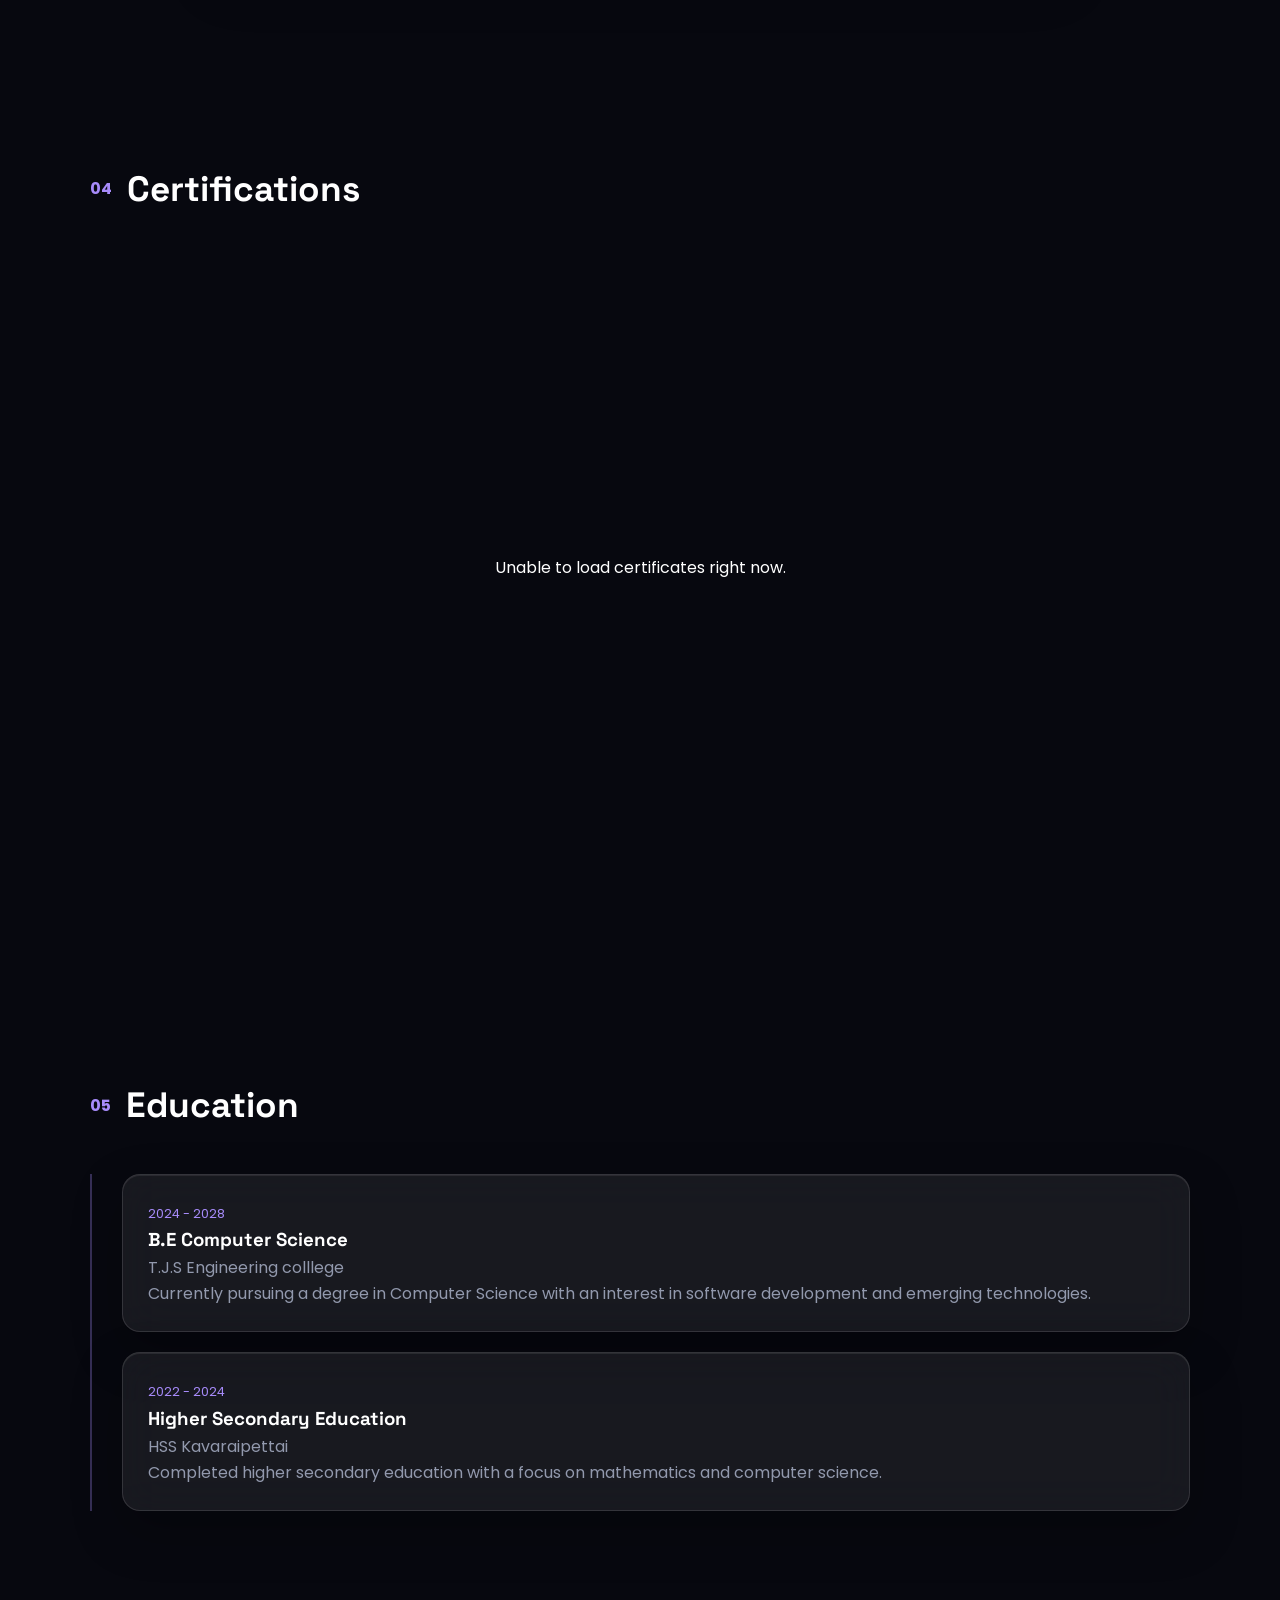
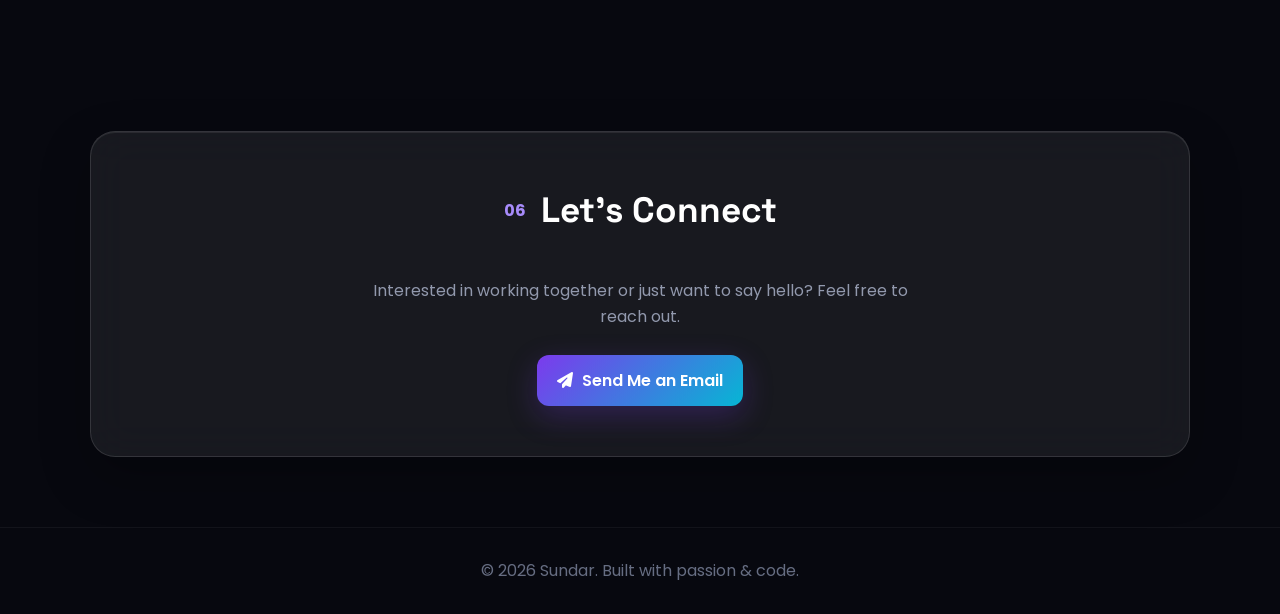
==== commit abc13501: "Add Little Block World sandbox button to portfolio" ====
--- a/index.html
+++ b/index.html
@@ -67,6 +67,18 @@
 
     <section id="skills" class="section"><div class="section-title"><span>02</span><h2>My Skills</h2></div><div id="skillsContainer" class="skills-grid"></div></section>
     <section id="projects" class="section"><div class="section-title"><span>03</span><h2>Featured Projects</h2></div><div id="projectsContainer" class="projects-grid"></div></section>
+    
+    <section id="sandbox-game" class="section">
+        <div class="section-title"><span>03A</span><h2>Browser Game Lab</h2></div>
+        <div class="glass about-card" style="text-align:center;max-width:850px;margin:0 auto;padding:clamp(24px,5vw,42px)">
+            <i class="fa-solid fa-cubes icon" style="font-size:2.5rem"></i>
+            <h3>Little Block World — 3D Sandbox</h3>
+            <p>Explore a colorful low-poly island, collect blocks, and build your own little world. A Three.js browser-game experiment with mobile and keyboard controls.</p>
+            <a href="/portfolio/sandbox/" class="btn primary" style="display:inline-flex;margin-top:12px">Play 3D Sandbox <i class="fa-solid fa-gamepad"></i></a>
+            <p style="font-size:.85rem;opacity:.7;margin-top:12px">Testing build · Opens as a separate page</p>
+        </div>
+    </section>
+
     <section id="certifications" class="section"><div class="section-title"><span>04</span><h2>Certifications</h2></div><div id="certificationsContainer" class="certifications-grid"></div></section>
     <section id="education" class="section"><div class="section-title"><span>05</span><h2>Education</h2></div><div id="educationContainer" class="timeline"></div></section>
 
@@ -79,6 +91,6 @@
     </section>
 
     <footer><p>© <span id="year"></span> <span id="footerName">Sundar</span>. Built with passion &amp; code.</p></footer>
-    <script src="script.js"></script>
+    <script src="script.js?v=20260930"></script>
 </body>
 </html>
--- a/style.css
+++ b/style.css
@@ -1009,36 +1009,47 @@
         opacity: 1;
         transform: none;
         transition: none;
-    }
-/* for changing the hero typing animation */
-   #heroRole {
-    min-height: 1.4em;
-}
-
-#typingText {
-    color: #a78bfa;
-}
-
-.typing-cursor {
-    color: #a78bfa;
-    font-weight: 400;
-    animation: typingCursorBlink 0.8s infinite;
-}
-
-@keyframes typingCursorBlink {
-    0%,
-    50% {
-        opacity: 1;
-    }
-
-    51%,
-    100% {
-        opacity: 0;
-    }
-}
-
-
-    .status-dot {
-        animation: none;
-    }
-   }
+    }
+
+/* Hero typing animation */
+#heroRole {
+    min-height: 1.4em;
+}
+
+#typingText {
+    color: #a78bfa;
+}
+
+.typing-cursor {
+    color: #a78bfa;
+    font-weight: 400;
+    animation: typingCursorBlink 0.8s infinite;
+}
+
+@keyframes typingCursorBlink {
+    0%, 50% {
+        opacity: 1;
+    }
+    51%, 100% {
+        opacity: 0;
+    }
+}
+
+/* Respect users who've asked for reduced motion */
+@media (prefers-reduced-motion: reduce) {
+    html {
+        scroll-behavior: auto;
+    }
+
+    .blob,
+    .status-dot,
+    .typing-cursor {
+        animation: none;
+    }
+
+    .reveal {
+        opacity: 1;
+        transform: none;
+        transition: none;
+    }
+}
